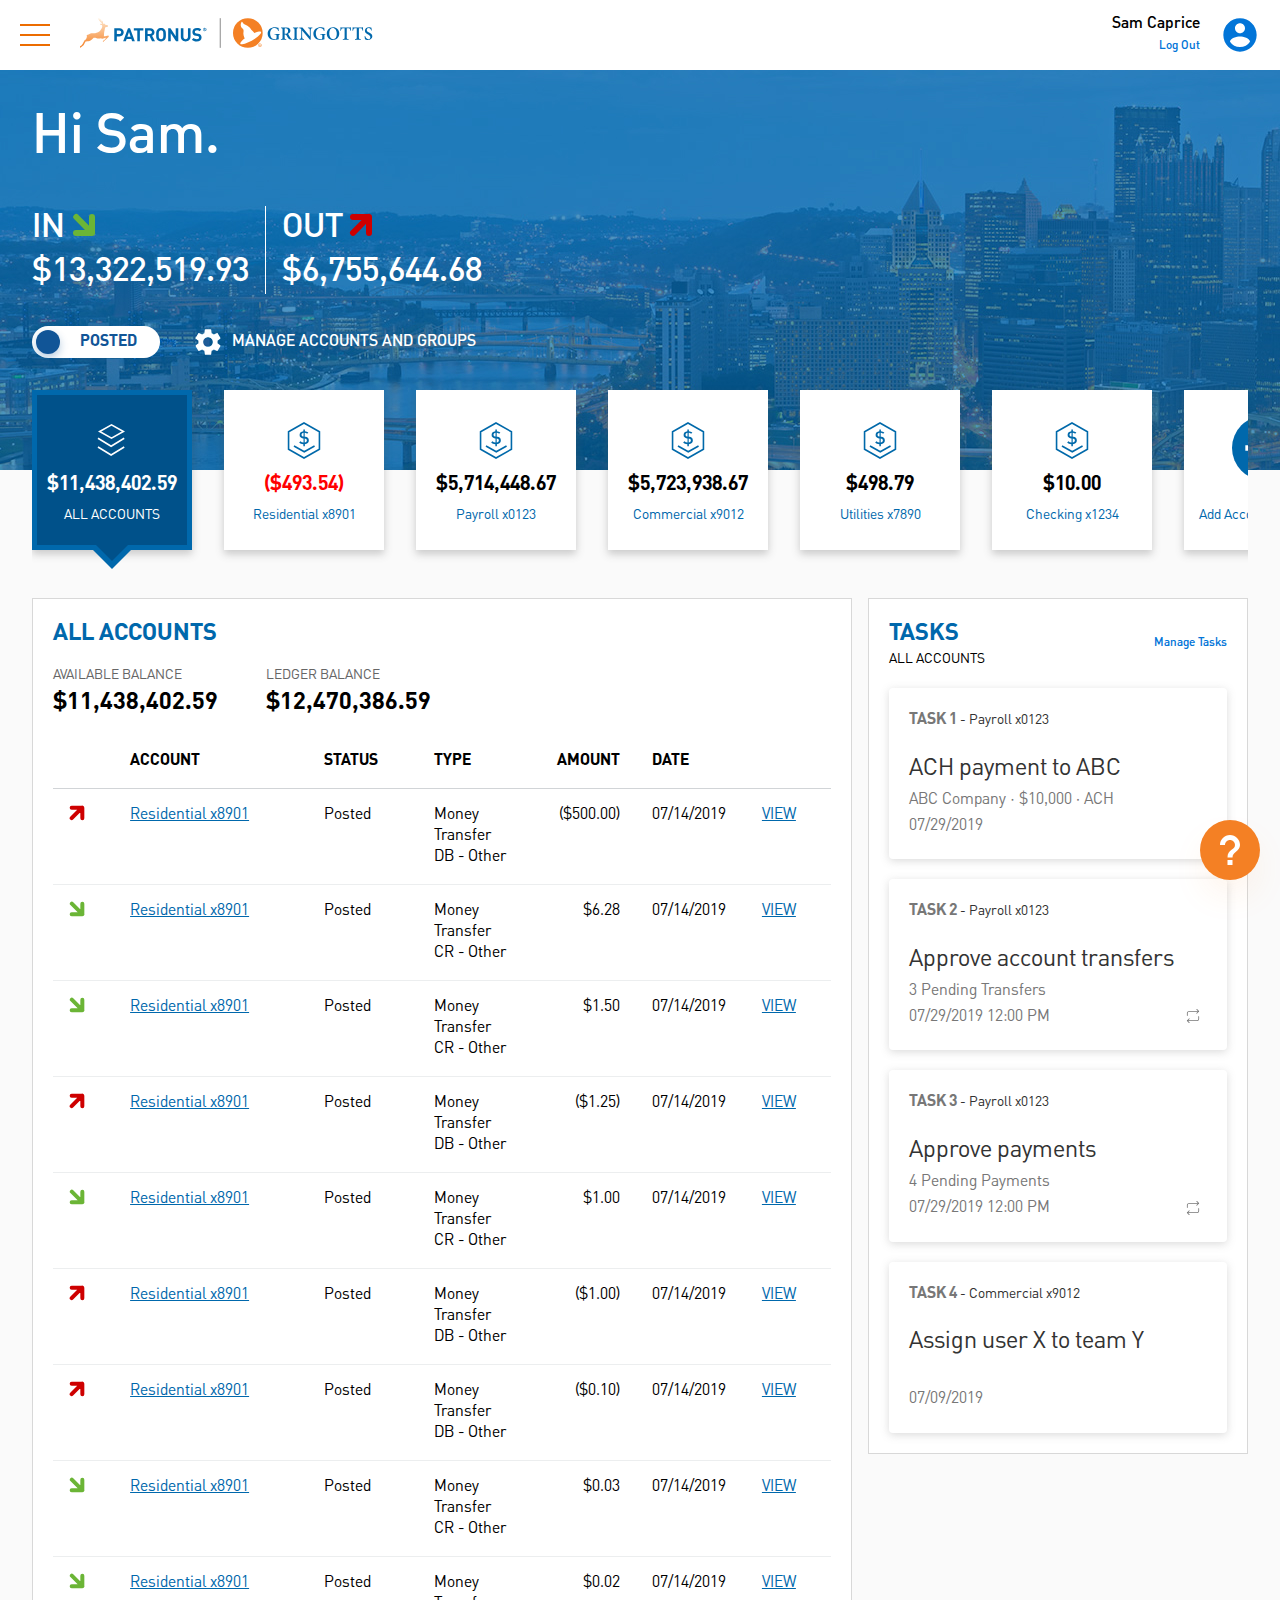
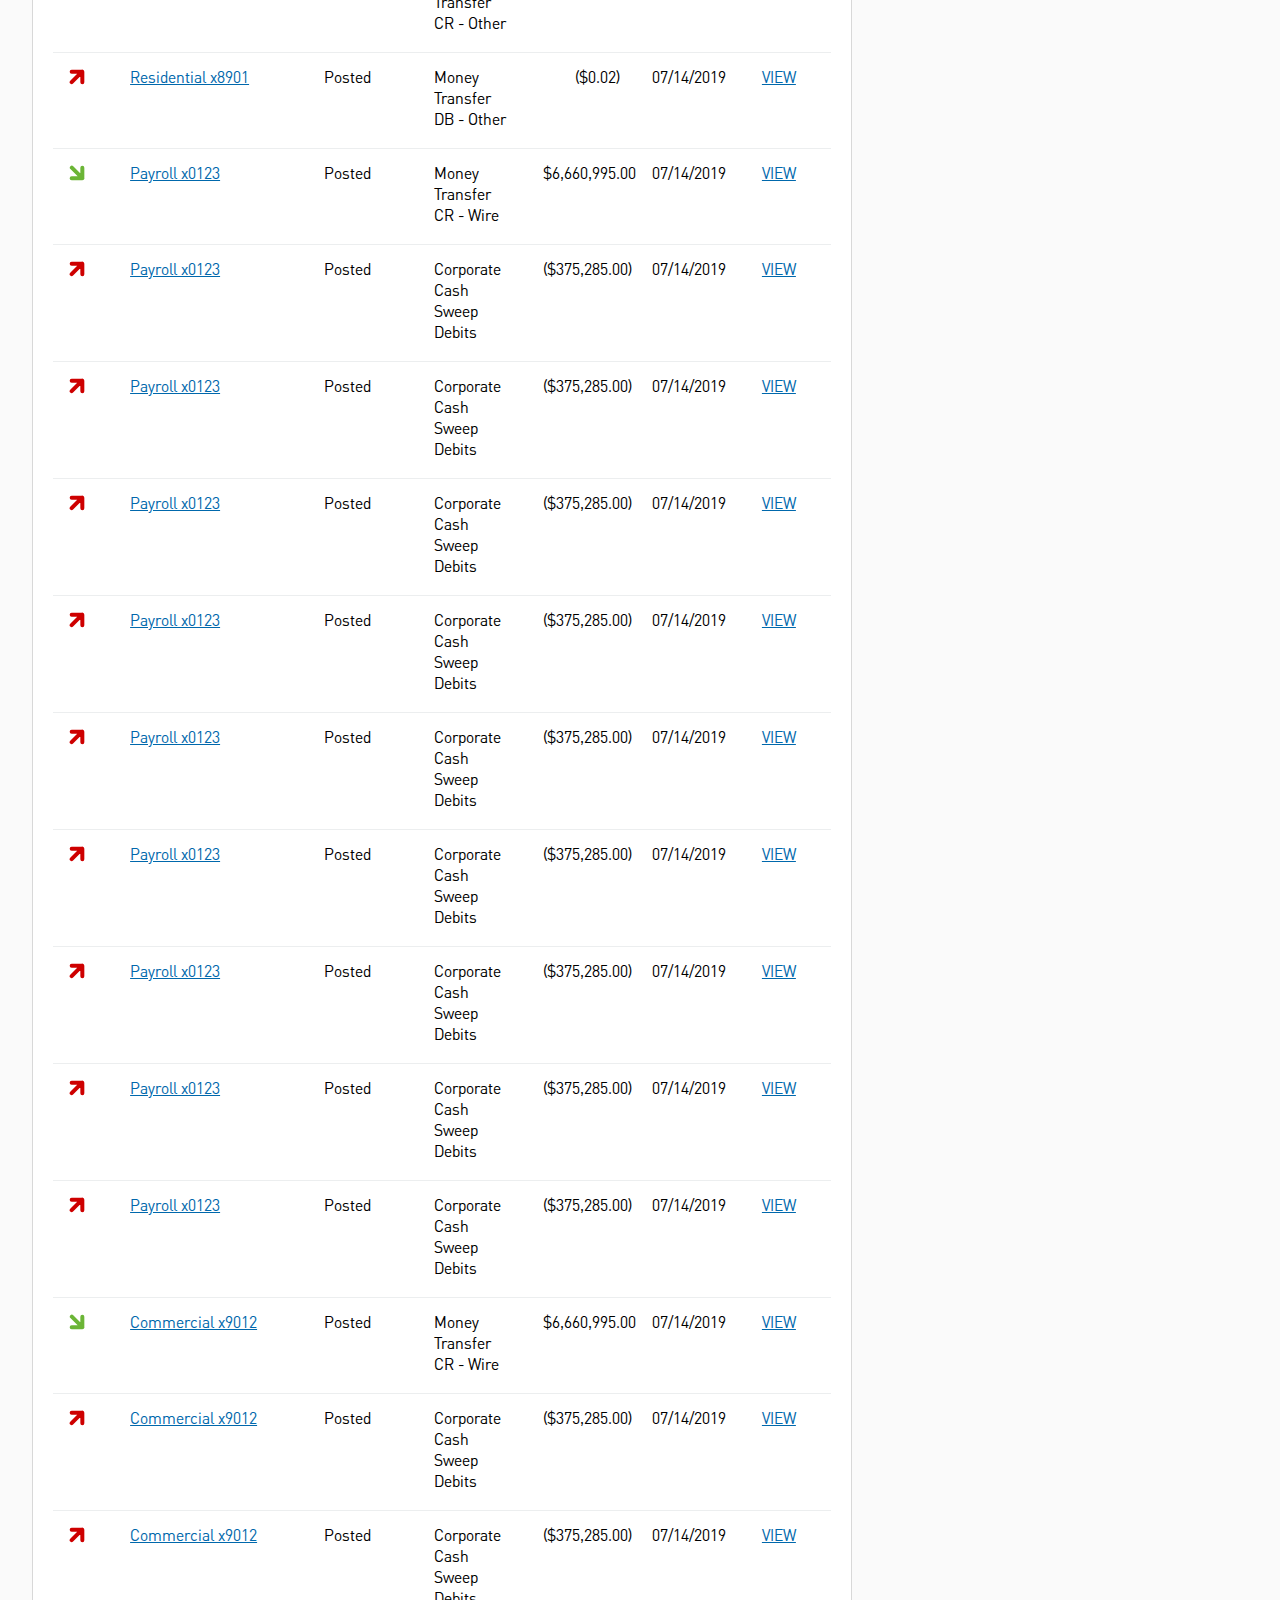
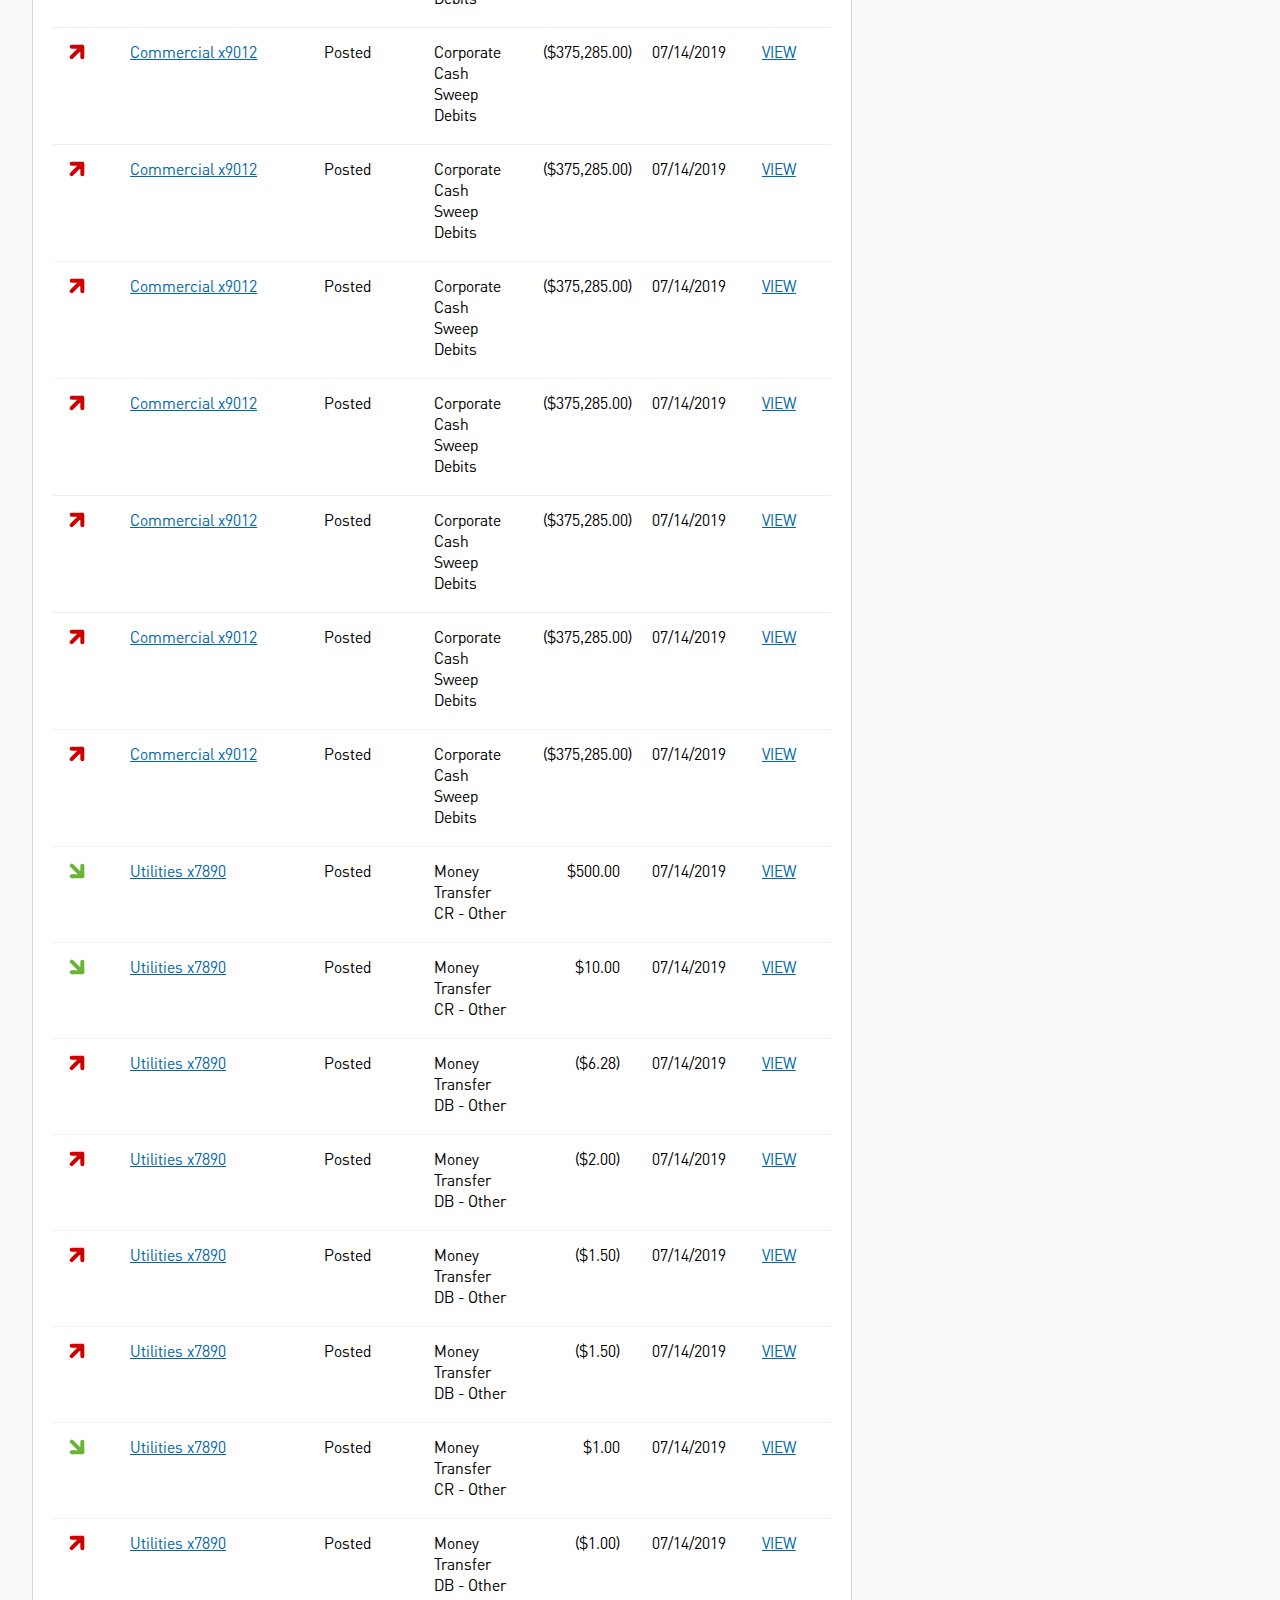
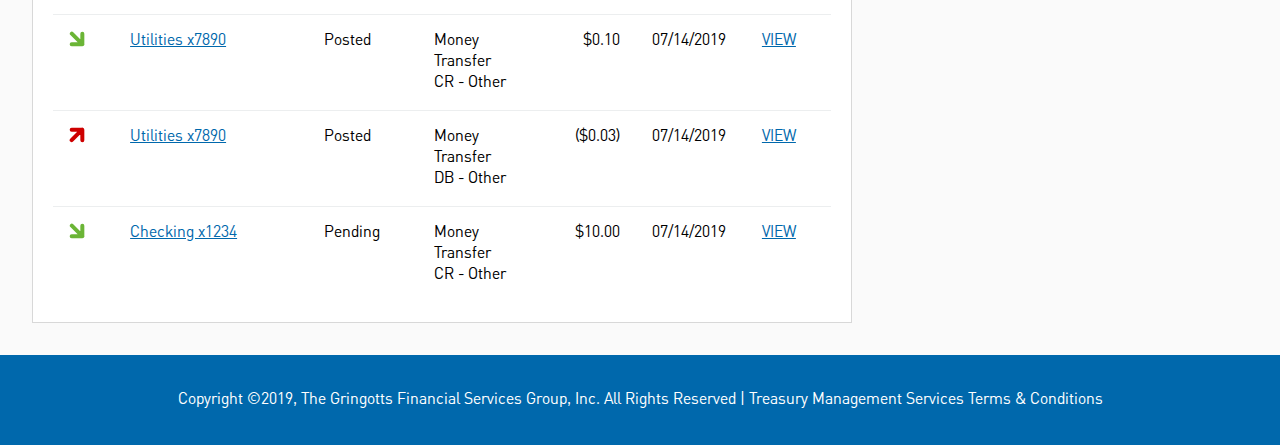
==== index.html @ 8f3659c0 "Differentiated Quick Help for first-time and regular users" ====
<!DOCTYPE html>

<meta charset="utf-8">
<title>PATRONUS</title>
<link rel="stylesheet" href="styles/main.css">
<link rel="stylesheet" href="styles/index.css">

<header>
  <div id="header-container">
    <div class="header-item">
      <div id="menu">
        <svg id="menu-icon" class="icon" xmlns="http://www.w3.org/2000/svg" width="30" height="30" viewBox="0 0 30 30"><path fill-rule="evenodd" d="M0 26h30v-2H0v2zm0-10h30v-2H0v2zM0 4v2h30V4H0z"/></svg>
        <svg id="menu-close-icon" class="icon hidden" xmlns="http://www.w3.org/2000/svg" width="30" height="30" viewBox="0 0 30 30"><path fill-rule="evenodd" d="M15.314 13.9l9.9-9.9 1.413 1.414-9.9 9.9 9.9 9.9-1.414 1.413-9.9-9.9-9.899 9.9L4 25.213l9.9-9.9L4 5.415 5.414 4l9.9 9.9z"/></svg>
      </div>
      <a href="."><img id="logo" src="images/logo.svg"></a>
    </div>
    <div class="header-item">
      <div id="user">
        <div id="full-name"></div>
        <button id="log-out">Log Out</button>
      </div>
      <svg id="user-icon" class="icon" xmlns="http://www.w3.org/2000/svg" width="40" height="40" viewBox="0 0 24 24"><path d="M12 2C6.48 2 2 6.48 2 12s4.48 10 10 10 10-4.48 10-10S17.52 2 12 2zm0 3c1.66 0 3 1.34 3 3s-1.34 3-3 3-3-1.34-3-3 1.34-3 3-3zm0 14.2c-2.5 0-4.71-1.28-6-3.22.03-1.99 4-3.08 6-3.08 1.99 0 5.97 1.09 6 3.08-1.29 1.94-3.5 3.22-6 3.22z"/></svg>
    </div>
  </div>
</header>

<div class="side-nav-overlay invisible"></div>

<nav class="side-nav slide-left">
  <div id="big-nav">
    <a class="big-nav-item" href=".">Home</a>
    <a class="big-nav-item">Accounts</a>
    <a class="big-nav-item" href="payments.html">Payments</a>
  </div>
  <div id="small-nav">
    <a class="small-nav-item">Settings</a>
    <div class="small-nav-item">Need help?</div>
    <div id="need-help-group">
      <a id="help-item" class="need-help-item"><img class="need-help-icon" src="images/item-help.svg">Quick Help</a>
      <a class="need-help-item" href="mailto:TMCC@pnc.com"><img class="need-help-icon" src="images/item-email.svg">help@gringotts.com</a>
      <a class="need-help-item" href="tel:800-669-1518"><img class="need-help-icon" src="images/item-call.svg">123-456-7890</a>
    </div>
  </div>
</nav>

<main>
  <section id="jumbotron">
    <h1></h1>
    <div class="jumbotron-item">
      <div id="in">
        <h2>IN <img src="images/in.svg"></h2>
        <h2 id="amount-in"></h2>
      </div>
      <div id="out">
        <h2>OUT <img src="images/out.svg"></h2>
        <h2 id="amount-out"></h2>
      </div>
    </div>
    <div class="jumbotron-item">
      <label id="switch">
        <input id="switch-input" type="checkbox">
        <span id="slider"><span id="posted">POSTED</span><span id="pending">PENDING</span></span>
      </label>
      <button id="settings"><svg id="settings-icon" class="icon" xmlns="http://www.w3.org/2000/svg" width="32" height="32" viewBox="0 0 20 20"><path d="M15.95 10.78c.03-.25.05-.51.05-.78s-.02-.53-.06-.78l1.69-1.32c.15-.12.19-.34.1-.51l-1.6-2.77c-.1-.18-.31-.24-.49-.18l-1.99.8c-.42-.32-.86-.58-1.35-.78L12 2.34c-.03-.2-.2-.34-.4-.34H8.4c-.2 0-.36.14-.39.34l-.3 2.12c-.49.2-.94.47-1.35.78l-1.99-.8c-.18-.07-.39 0-.49.18l-1.6 2.77c-.1.18-.06.39.1.51l1.69 1.32c-.04.25-.07.52-.07.78s.02.53.06.78L2.37 12.1c-.15.12-.19.34-.1.51l1.6 2.77c.1.18.31.24.49.18l1.99-.8c.42.32.86.58 1.35.78l.3 2.12c.04.2.2.34.4.34h3.2c.2 0 .37-.14.39-.34l.3-2.12c.49-.2.94-.47 1.35-.78l1.99.8c.18.07.39 0 .49-.18l1.6-2.77c.1-.18.06-.39-.1-.51l-1.67-1.32zM10 13c-1.65 0-3-1.35-3-3s1.35-3 3-3 3 1.35 3 3-1.35 3-3 3z"/></svg>MANAGE ACCOUNTS AND GROUPS</button>
    </div>
  </section>
  <section id="account-container"></section>
  <section id="grid">
    <article id="left">
      <h3 class="account-name"></h3>
      <div id="balance-container">
        <div id="available">
          <h5>AVAILABLE BALANCE</h5>
          <h3 id="amount-available"></h3>
        </div>
        <div id="ledger">
          <h5>LEDGER BALANCE</h5>
          <h3 id="amount-ledger"></h3>
        </div>
      </div>
      <table id="table"></table>
    </article>
    <article id="right">
      <div id="right-header">
        <hgroup>
          <h3 id="account-tasks">TASKS</h3>
          <h5 class="account-name"></h5>
        </hgroup>
        <button id="manage-tasks">Manage Tasks</button>
      </div>
      <div id="task-container"></div>
    </article>
  </section>
</main>

<footer>
  <div>Copyright ©2019, The Gringotts Financial Services Group, Inc. All Rights Reserved | <a id="terms">Treasury Management Services Terms & Conditions</a></div>
</footer>

<div class="modal-overlay invisible"></div>

<div class="modal invisible-slide-down">
  <div class="modal-content task-manager-modal-content">
    <div class="modal-header">
      <h1 id="task-manager-header"></h1>
      <svg class="icon modal-close-icon" xmlns="http://www.w3.org/2000/svg" width="40" height="40" viewBox="0 0 24 24"><path d="M19 6.41L17.59 5 12 10.59 6.41 5 5 6.41 10.59 12 5 17.59 6.41 19 12 13.41 17.59 19 19 17.59 13.41 12z"/></svg>
    </div>
    <div class="modal-body">
      <h2>Current Tasks</h2>
      <div id="current-tasks"></div>
      <h2>Suggested Tasks</h2>
      <div id="suggested-tasks"></div>
    </div>
  </div>
</div>

<div id="help"><img id="help-icon" src="images/help.svg"><img id="help-close-icon" class="hidden" src="images/help-close.svg"></div>

<div class="help-app invisible-slide-down">
  <div class="help-app-header first-time">
    <h1>WELCOME, SAM.</h1>
    <p>PINACLE's Quick Help is available on every screen of the platform to provide you with contextually relevant support. Click through cards for more information, or type into the search bar below to find what you need.</p>
    <img id="help-app-drag" src="images/drag.svg" draggable="false">
  </div>
  <div id="help-app-tabs">
    <span class="help-app-tab">FAQs</span>
    <span class="help-app-tab help-app-tab-selected">WHAT'S ON THIS PAGE</span>
    <span class="help-app-tab">DISCOVER</span>
  </div>
  <div id="help-app-body">
    <div id="account-help-card" class="help-card">
      <h2>Account Cards</h2>
      <p>The account tiles display the available balance for each of your corresponding accounts. Click on one to view data about that account, or click on "All Accounts" to view aggregate information.</p>
    </div>
    <div id="task-help-card" class="help-card">
      <h2>Tasks</h2>
      <p>Create, manage, and complete your tasks in the task manager on the homepage. The system will also suggest tasks to you based on your PINACLE user over time. Click on a task to complete it, or click on "Manage Tasks" to create or delete tasks.</p>
    </div>
  </div>
  <div id="help-app-search">
    <img id="search-icon" src="images/search.svg">
    <input id="search-input" type="text" placeholder="What would you like to search for?">
  </div>
</div>

<!-- Warning! Do not open! (But I know you will) It's a Pandora's box full of code. Will update to React if I have time -->
<script src="scripts/main.js"></script>
<script src="scripts/index.js"></script>
---- styles/main.css ----
@font-face {
  font-family: 'PNC Sans';
  font-weight: 300;
  src: url(../fonts/PNCSans-Light.otf);
}

@font-face {
  font-family: 'PNC Sans';
  font-style: italic;
  font-weight: 300;
  src: url(../fonts/PNCSans-LightItalic.otf);
}

@font-face {
  font-family: 'PNC Sans';
  font-weight: 400;
  src: url(../fonts/PNCSans-Regular.otf);
}

@font-face {
  font-family: 'PNC Sans';
  font-style: italic;
  font-weight: 400;
  src: url(../fonts/PNCSans-RegularItalic.otf);
}

@font-face {
  font-family: 'PNC Sans';
  font-weight: 500;
  src: url(../fonts/PNCSans-Medium.otf);
}

@font-face {
  font-family: 'PNC Sans';
  font-style: italic;
  font-weight: 500;
  src: url(../fonts/PNCSans-MediumItalic.otf);
}

@font-face {
  font-family: 'PNC Sans';
  font-weight: 700;
  src: url(../fonts/PNCSans-Bold.otf);
}

@font-face {
  font-family: 'PNC Sans';
  font-style: italic;
  font-weight: 700;
  src: url(../fonts/PNCSans-BoldItalic.otf);
}

body {
  background: #fafafa;
  font-family: 'PNC Sans', sans-serif;
  margin: 0;
  text-rendering: optimizeLegibility;
  -moz-osx-font-smoothing: grayscale;
  -webkit-font-smoothing: antialiased;
}

h1,
h2,
h3,
h4,
h5,
h6,
p {
  margin: 0;
}

a {
  cursor: pointer;
  text-decoration: none;
  transition: .2s;
}

@keyframes fade-in {
  0% {
    opacity: 0;
  }
  100% {
    opacity: 1;
  }
}

/* ----- HEADER ----- */

header {
  background: #fff;
  position: fixed;
  width: 100%;
  z-index: 1;
}

#header-container {
  display: flex;
  height: 4.375rem;
  justify-content: space-between;
}

.header-item {
  align-items: center;
  display: flex;
}

.icon {
  cursor: pointer;
  transition: .2s;
}

.hidden {
  display: none;
}

/* ----- LEFT HEADER ITEM ----- */

#menu {
  align-items: center;
  display: flex;
}

#menu-icon,
#menu-close-icon {
  fill: #00518a;
  padding: 1.25rem;
}

#menu-icon:hover,
#menu-close-icon:hover {
  fill: #ec6c00;
}

#logo {
  height: 2rem;
  margin: 0 0 0 .625rem;
}

/* ----- RIGHT HEADER ITEM ----- */

#user {
  text-align: right;
}

#full-name {
  font-weight: 500;
}

#log-out {
  color: #0275d8;
  font-size: .75em;
}

#log-out:hover {
  color: #014c8c;
}

#user-icon {
  fill: #0275d8;
  padding: 1.25rem;
}

#user-icon:hover {
  fill: #014c8c;
}

button {
  background: none;
  border: none;
  cursor: pointer;
  font-family: 'PNC Sans', sans-serif;
  font-weight: 500;
  padding: 0;
  transition: .2s;
}

button:focus {
  outline: none;
}

/* ----- SIDE NAV ----- */

.side-nav-overlay {
  background: #fff9;
  height: calc(100vh - 4.375rem);
  position: fixed;
  top: 4.375rem;
  transition: .2s;
  width: 100%;
  z-index: 2;
}

.invisible {
  opacity: 0;
  visibility: hidden;
}

.side-nav {
  background: #fff;
  height: calc(100vh - 4.375rem);
  left: 0;
  overflow: auto;
  position: fixed;
  top: 4.375rem;
  transition: .2s;
  width: 24rem;
  z-index: 2;
}

.slide-left {
  left: -24rem;
}

#big-nav,
#small-nav,
#need-help-group {
  display: flex;
  flex-flow: column;
}

#big-nav {
  padding: 1.875rem 0 0 2.5rem;
}

#small-nav {
  padding: 1.625rem 0 1.875rem 2.5rem;
}

.big-nav-item,
.small-nav-item {
  color: #0068ac;
  margin: .75rem 0;
}

.big-nav-item {
  font-size: 2.375em;
}

.small-nav-item {
  font-size: 1.5em;
}

a.big-nav-item:hover,
a.small-nav-item:hover {
  color: #004979;
}

.need-help-item {
  align-items: center;
  color: #000;
  display: flex;
  margin: .375rem 0 .375rem 1.875rem;
}

.need-help-item:hover {
  text-decoration: underline;
}

.need-help-icon {
  margin: 0 .375rem 0 0;
}

/* ----- MAIN ----- */

main {
  min-height: calc(100vh - 10rem);
  padding: 4.375rem 0 0;
}

/* ----- TABLE ----- */

table {
  border-collapse: collapse;
  table-layout: fixed;
  width: 100%;
}

th,
td {
  padding: 1rem;
}

th {
  border-bottom: 1px solid #d1d4d7;
  text-align: left;
}

td {
  animation: fade-in 1s;
  border-top: 1px solid #eceeef;
  vertical-align: top;
}

/* ----- FOOTER ----- */

footer {
  align-items: center;
  background: #0068ac;
  color: #fff;
  display: flex;
  height: 5.625rem;
  justify-content: center;
}

/* ----- MODAL ----- */

.modal-overlay {
  background: #0009;
  height: 100%;
  position: fixed;
  top: 0;
  transition: .2s;
  width: 100%;
  z-index: 1;
}

.modal {
  align-items: center;
  display: flex;
  height: 100%;
  justify-content: center;
  position: fixed;
  top: 0;
  transition: .2s;
  width: 100%;
  z-index: 1;
}

.invisible-slide-down {
  opacity: 0;
  transform: translateY(1rem);
  visibility: hidden;
}

.modal-content {
  background: #fff;
  box-shadow: 0 18px 40px -12px rgba(0,0,0,.2);
  width: 64rem;
}

.modal-header {
  background: #00518a;
  color: #fff;
  display: flex;
  justify-content: space-between;
  padding: 1.75rem;
}

.modal-close-icon {
  fill: #fff;
}

.modal-close-icon:hover {
  opacity: .7;
}

.modal-body {
  max-height: calc(100vh - 16rem);
  overflow: auto;
  padding: 1.75rem;
}

.modal h1 {
  font-size: 1.875em;
}

.modal h2 {
  color: #0068ac;
  font-size: 1.5em;
  font-weight: 700;
  margin: 0 0 1.25rem;
}

/* ----- HELP APP ----- */

#help {
  background: #f48024;
  border-radius: 50%;
  bottom: 1.25rem;
  box-shadow: 0 18px 40px -12px rgba(244,128,36,.2);
  cursor: pointer;
  display: flex;
  height: 3.75rem;
  justify-content: center;
  position: fixed;
  right: 1.25rem;
  transition: .2s;
  width: 3.75rem;
  z-index: 1;
}

#help:hover {
  background: #ec6c00;
}

.help-app {
  background: #fff;
  border-radius: 8px;
  bottom: 6.25rem;
  box-shadow: 0 18px 40px -12px rgba(0,0,0,.2);
  display: flex;
  flex-flow: column;
  height: calc(100vh - 7.5rem);
  max-height: 44rem;
  overflow: hidden;
  position: fixed;
  right: 1.25rem;
  transition: .2s;
  width: 20rem;
  z-index: 1;
}

.help-app-header {
  background: #f48024;
  color: #fff;
}

.help-app-header h1 {
  font-size: 1.125em;
  font-weight: 700;
  padding: 1rem 1.5rem;
}

.first-time h1 {
  font-size: 1.375em;
  font-weight: 700;
  padding: 2.25rem 1.5rem .75rem;
}

.first-time p {
  font-size: .875em;
  margin: 0 1.5rem 1.5rem;
}

#help-app-drag {
  cursor: grab;
  padding: 1rem;
  position: absolute;
  right: 0;
  top: 0;
}

#help-app-drag:active {
  cursor: grabbing;
}

#help-app-tabs {
  padding: .5rem 1rem;
}

.help-app-tab {
  border-bottom: 2px solid transparent;
  color: rgba(89,89,89,.5);
  cursor: pointer;
  font-size: .75em;
  font-weight: 700;
  margin: 0 .5rem;
  padding: 0 0 .5rem;
  transition: .2s;
}

.help-app-tab:hover {
  color: #595959;
}

.help-app-tab-selected {
  border-bottom: 2px solid #f48024;
  color: #595959;
}

#help-app-body {
  flex: 1 1 auto;
  overflow: auto;
  padding: 1rem;
}

.help-card {
  border-radius: 4px;
  box-shadow: 0 2px 8px rgba(136,136,136,.3);
  cursor: pointer;
  margin: 0 0 1rem;
}

.help-card:last-child {
  margin: 0;
}

.help-card:hover {
  box-shadow: 0 2px 16px #3ec7ff;
}

.help-card h2 {
  color: #585858;
  font-size: 1em;
  padding: 1rem 1rem .5rem;
}

.help-card p {
  color: #585858;
  font-size: .875em;
  line-height: 1.4;
  padding: 0 1rem 1rem;
}

.help-card h3 {
  border-top: 1px solid #f0f0f0;
  color: #f48024;
  font-size: .875em;
  font-weight: 500;
  padding: 1rem;
}

.outline {
  outline: 6px solid #3ec7ff;
}

#help-app-search {
  box-shadow: 0 -2px 8px rgba(187,187,187,.25);
  display: flex;
  padding: 1rem;
}

#search-icon {
  margin: 0 .5rem 0 0;
}

#search-input {
  font-size: .875rem;
  width: 100%;
}

input,
select {
  border: none;
  font-family: 'PNC Sans', sans-serif;
}

input:focus,
select:focus {
  outline: none;
}

input::placeholder {
  color: #949494;
}
---- styles/index.css ----
h1 {
  font-size: 3.5em;
  font-weight: 500;
}

h2 {
  font-size: 2.125em;
  font-weight: 500;
}

h3 {
  font-size: 1.5em;
}

h4 {
  font-size: 1.25em;
}

h5 {
  font-size: .875em;
  font-weight: 400;
}

/* ----- JUMBOTRON ----- */

#jumbotron {
  background: url(../images/pittsburgh.jpg);
  color: #fff;
  padding: 2rem 2rem 7rem;
}

.jumbotron-item {
  display: flex;
  padding: 2rem 0 0;
}

#in {
  border-right: 1px #fff solid;
  padding: 0 1rem 0 0;
}

#out {
  padding: 0 0 0 1rem;
}

/* ----- STATUS SWITCH ----- */

#switch {
  position: relative;
  width: 8rem;
}

#switch-input {
  display: none;
}

#slider {
  background: #fff;
  border-radius: 1rem;
  cursor: pointer;
  left: 0;
  line-height: 1.5;
  padding: .25rem 0;
  position: absolute;
  right: 0;
  transition: .4s;
}

#slider::before {
  background: #115597;
  border-radius: 50%;
  box-shadow: 0 4px 8px rgba(17,85,151,.3);
  content: '';
  height: 1.5rem;
  left: .25rem;
  position: absolute;
  transition: .4s;
  width: 1.5rem;
}

#posted,
#pending {
  color: #115597;
  font-weight: 700;
  transition: .4s;
}

#posted {
  margin: 0 0 0 3rem;
  opacity: 1;
}

#pending {
  margin: 0 0 0 -5.375rem;
  opacity: 0;
}

#switch-input:checked + #slider::before {
  transform: translateX(6rem);
}

#switch-input:checked + #slider #posted {
  opacity: 0;
}

#switch-input:checked + #slider #pending {
  opacity: 1;
}

/* ----- MANAGE ACCOUNTS AND GROUPS ----- */

#settings {
  align-items: center;
  color: #fff;
  display: flex;
  font-size: 1em;
  margin: 0 0 0 2rem;
}

#settings-icon {
  fill: #fff;
  margin: 0 .5rem 0 0;
}

#settings:hover {
  color: #eee;
}

#settings:hover #settings-icon {
  fill: #eee;
}

/* ----- ACCOUNT LIST ----- */

#account-container {
  display: flex;
  margin: -6rem 2rem 1rem;
  overflow-y: hidden;
  padding: 0 0 1rem;
}

/* ----- ACCOUNT BOX ----- */

.account {
  align-items: center;
  background: #fff;
  box-shadow: 0 4px 8px rgba(89,89,89,.3);
  box-sizing: border-box;
  cursor: pointer;
  display: flex;
  flex: 0 0 auto;
  flex-flow: column;
  height: 10rem;
  justify-content: center;
  margin: 1rem;
  position: relative;
  width: 10rem;
}

.account:hover {
  border: 5px solid #0068ac;
}

.account h4 {
  animation: fade-in 1s;
  margin: .5rem 0;
}

.account h5 {
  color: #0068ac;
}

#account-all {
  background: #00518a;
  margin: 1rem 1rem 1rem 0;
}

#account-all h4 {
  color: #fff;
}

#account-all h5 {
  color: #fff;
}

#account-add-icon {
  height: 4rem;
  margin: 0 0 1.625rem;
}

.negative {
  color: #f00;
}

/* Bottom arrow for account box */
.account-selected {
  border: 5px solid #0068ac;
}

.account-selected::after,
.account-selected::before {
  border: solid transparent;
  content: '';
  left: 50%;
  position: absolute;
  top: 100%;
}

.account-selected::after {
  border-top-color: #fff;
  border-width: 1rem;
  margin: 0 0 0 -1rem;
}

.account-selected::before {
  border-top-color: #0068ac;
  border-width: 1.5rem;
  margin: 0 0 0 -1.5rem;
}

.account-all-selected::after {
  border-top-color: #00518a;
 }

.account-all-selected::before {
  border-top-color: #0068ac;
 }

/* ----- GRID ----- */

#grid {
  align-items: flex-start;
  display: flex;
  padding: 0 2rem 2rem;
}

#left {
  margin: 0 1rem 0 0;
  width: 64%;
}

#right {
  flex: 1 1 auto;
}

article {
  background: #fff;
  border: 1px #d8d8d8 solid;
  padding: 1.25rem;
}

/* ----- ACCOUNT OVERVIEW ----- */

h3.account-name,
#account-tasks {
  color: #0068ac;
}

#balance-container {
  display: flex;
  margin: 1rem 0;
}

#available h5,
#ledger h5 {
  color: #666;
}

#available {
  margin: 0 3rem 0 0;
}

#amount-available,
#amount-ledger {
  margin: .25rem 0 0;
}

/* ----- TRANSACTION TABLE ----- */

th:nth-child(1) {
  width: 6%;
}

th:nth-child(2) {
  width: 28%;
}

th:nth-child(3) {
  width: 14%;
}

th:nth-child(4) {
  width: 14%;
}

th:nth-child(5) {
  width: 14%;
}

th:nth-child(6) {
  width: 14%;
}

th:nth-child(7) {
  width: 10%;
}

th:nth-child(5),
td:nth-child(5) {
  text-align: right;
}

.td-icon {
  height: 1rem;
}

.td-account,
.td-view {
  color: #0068ac;
  text-decoration: underline;
}

.td-account:hover,
.td-view:hover {
  opacity: .7;
}

#no-transaction {
  animation: fade-in 1s;
  padding: 1rem;
}

/* ----- TASKS ----- */

#right-header {
  display: flex;
  justify-content: space-between;
}

#manage-tasks {
  color: #0275d8;
  font-size: .75em;
}

#manage-tasks:hover {
  color: #014c8c;
}

.task {
  animation: fade-in 1s;
  background: #fff;
  border-radius: 4px;
  box-shadow: 0 2px 8px rgba(136,136,136,.3);
  cursor: pointer;
  line-height: 1.6;
  margin: 1.25rem 0 0;
  padding: 1.25rem;
  position: relative;
  transition: .2s;
}

.task:hover {
  box-shadow: 0 2px 16px rgba(136,136,136,.7);
}

.repeat {
  bottom: 1.625rem;
  position: absolute;
  right: 1.625rem;
}

.task-name {
  color: #333;
  font-size: 1.5em;
  font-weight: 400;
  margin: 1rem 0 0;
}

.task-account {
  color: #333;
  font-size: .875rem;
  font-weight: 400;
}

.task-num,
.task-details,
.task-due {
  color: #777;
  font-size: 1em;
}

#no-tasks {
  animation: fade-in 1s;
  font-weight: 700;
  margin: 1.25rem 0 0;
}

/* ----- TASK MANAGER ----- */

.task-manager-modal-content {
  width: 80rem;
}

#current-tasks,
#suggested-tasks {
  display: grid;
  grid: auto-flow / repeat(4, 1fr);
  grid-gap: 1.25rem;
}

#current-tasks {
  margin: 0 0 2.5rem;
}

#suggested-tasks {
  margin: 0 0 .25rem;
}

.modal .task {
  margin: 0;
}

.modal .task-name {
  font-size: 1.25em;
}

.modal .repeat {
  bottom: 1.5rem;
  right: 1.5rem;
}

#task-add {
  align-items: center;
  display: flex;
  justify-content: center;
  padding: 3.375rem 0;
}

#task-add-icon {
  height: 2.5rem;
}

#dropdown-btn {
  color: #0068ac;
  font-size: 1em;
  padding: 1rem;
}

#dropdown-content {
  background: #fff;
  border: 2px solid #0068ac;
  margin: -3.125rem 0 0 1rem;
  position: absolute;
  z-index: 1;
}

#dropdown-content a {
  color: #0068ac;
  display: block;
  font-size: 1em;
  font-weight: 500;
  padding: .75rem 1rem;
}

#dropdown-content a:hover {
  background: #eaeaea;
}

#dropdown-content a:first-child {
  background: #cbcfd2;
}

/* ----- FOOTER ----- */

#terms:hover {
  text-decoration: underline;
}
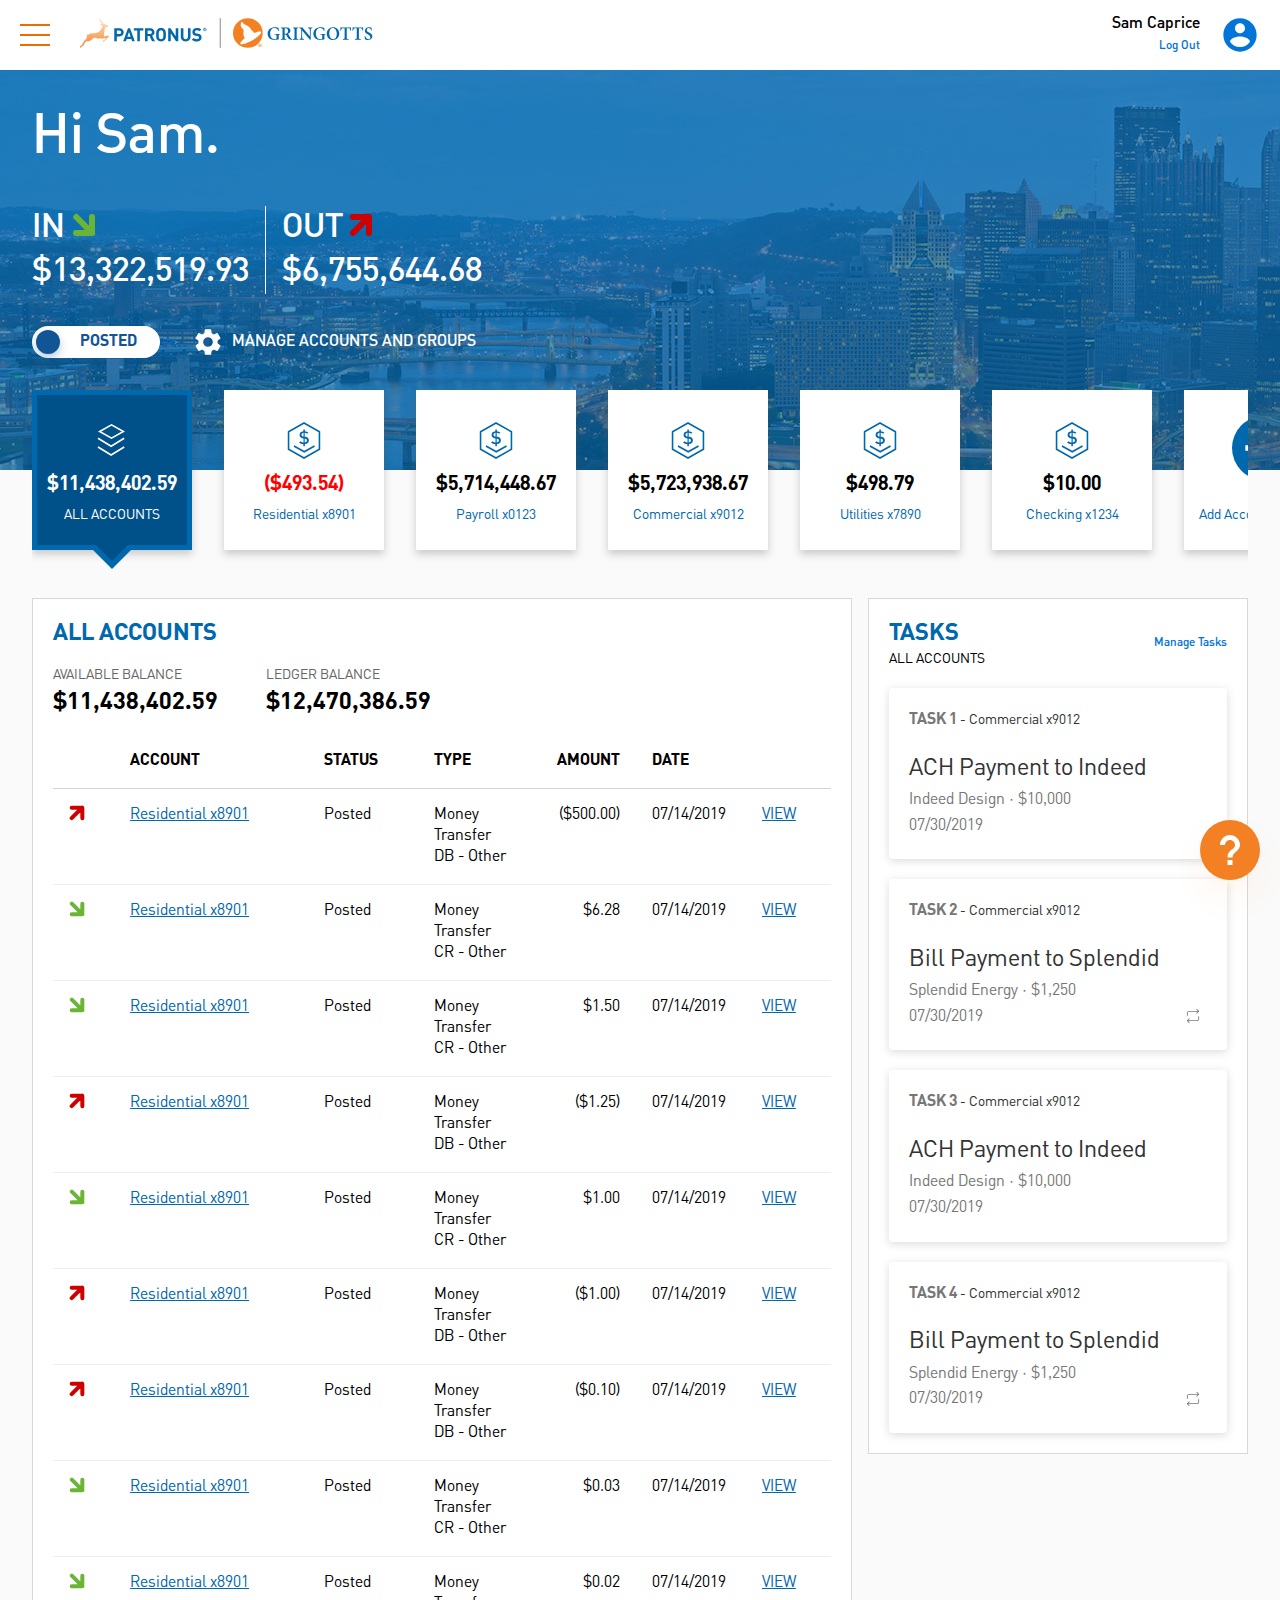
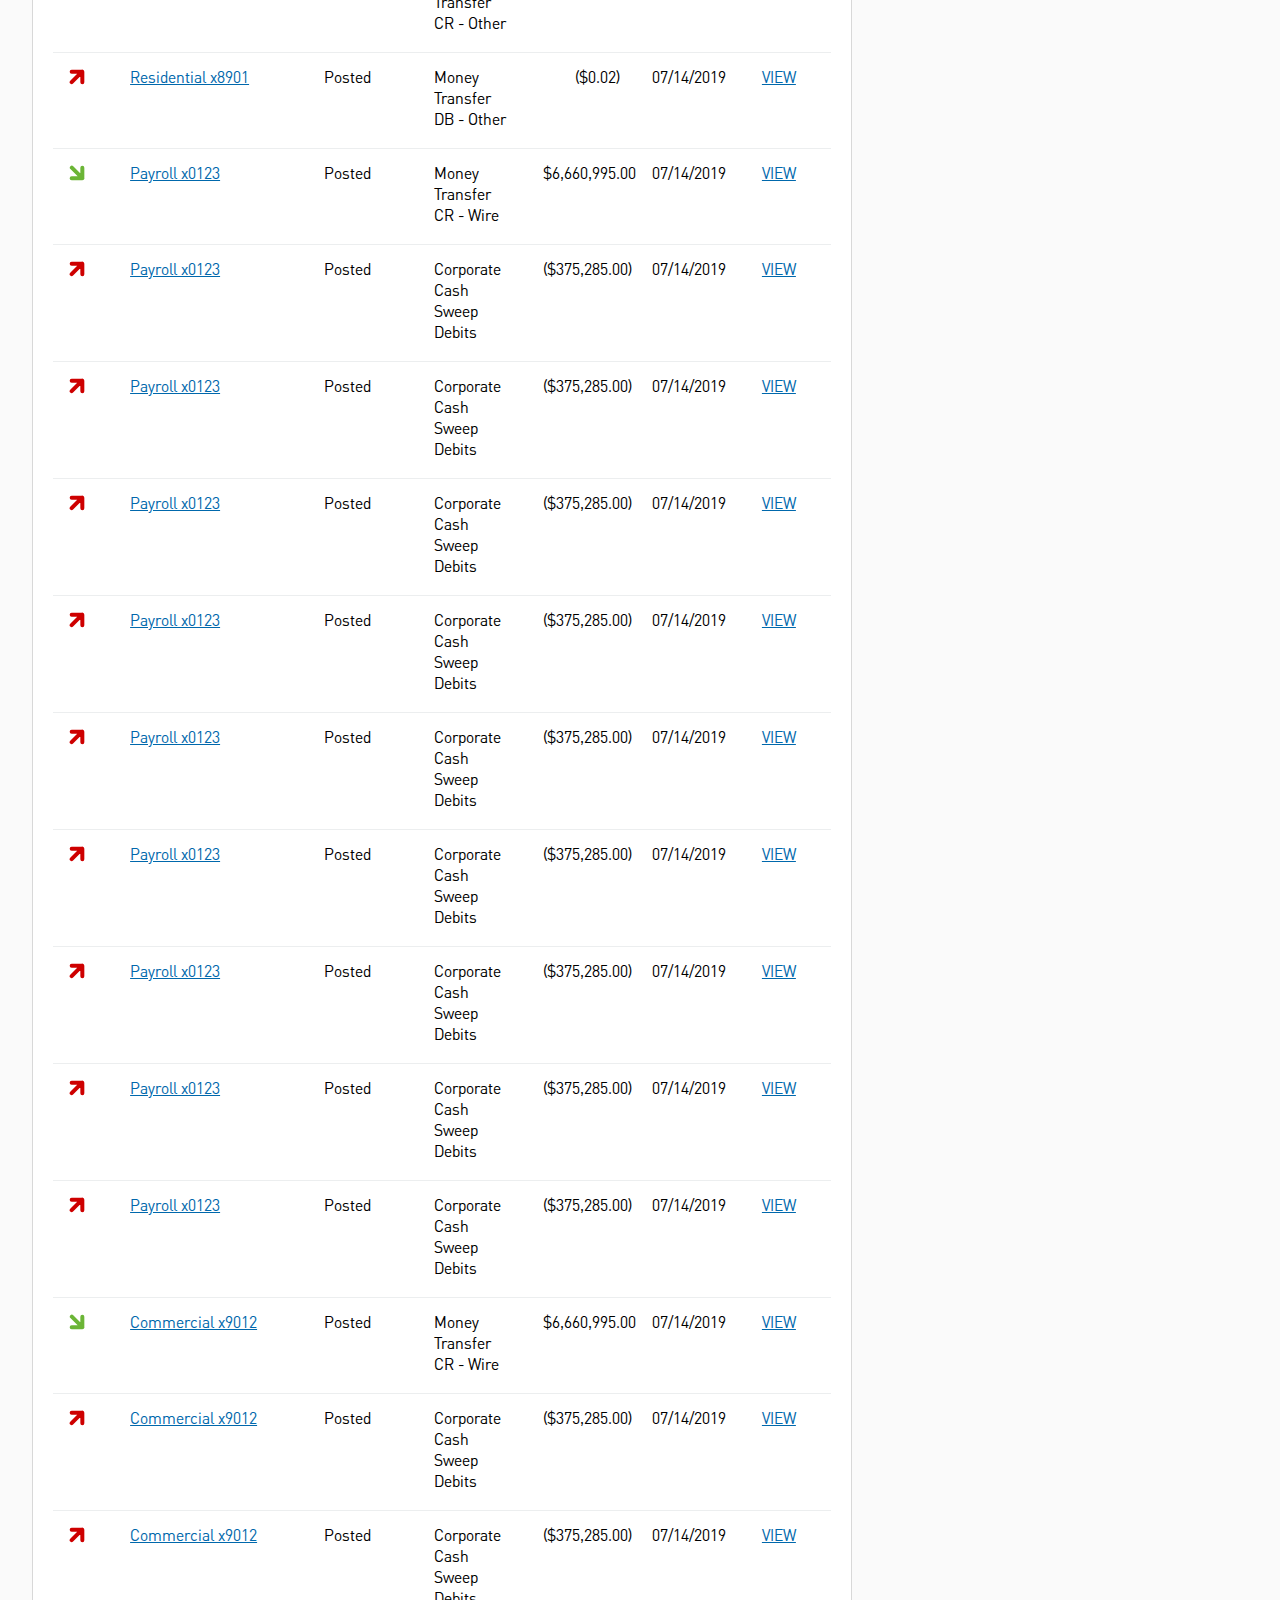
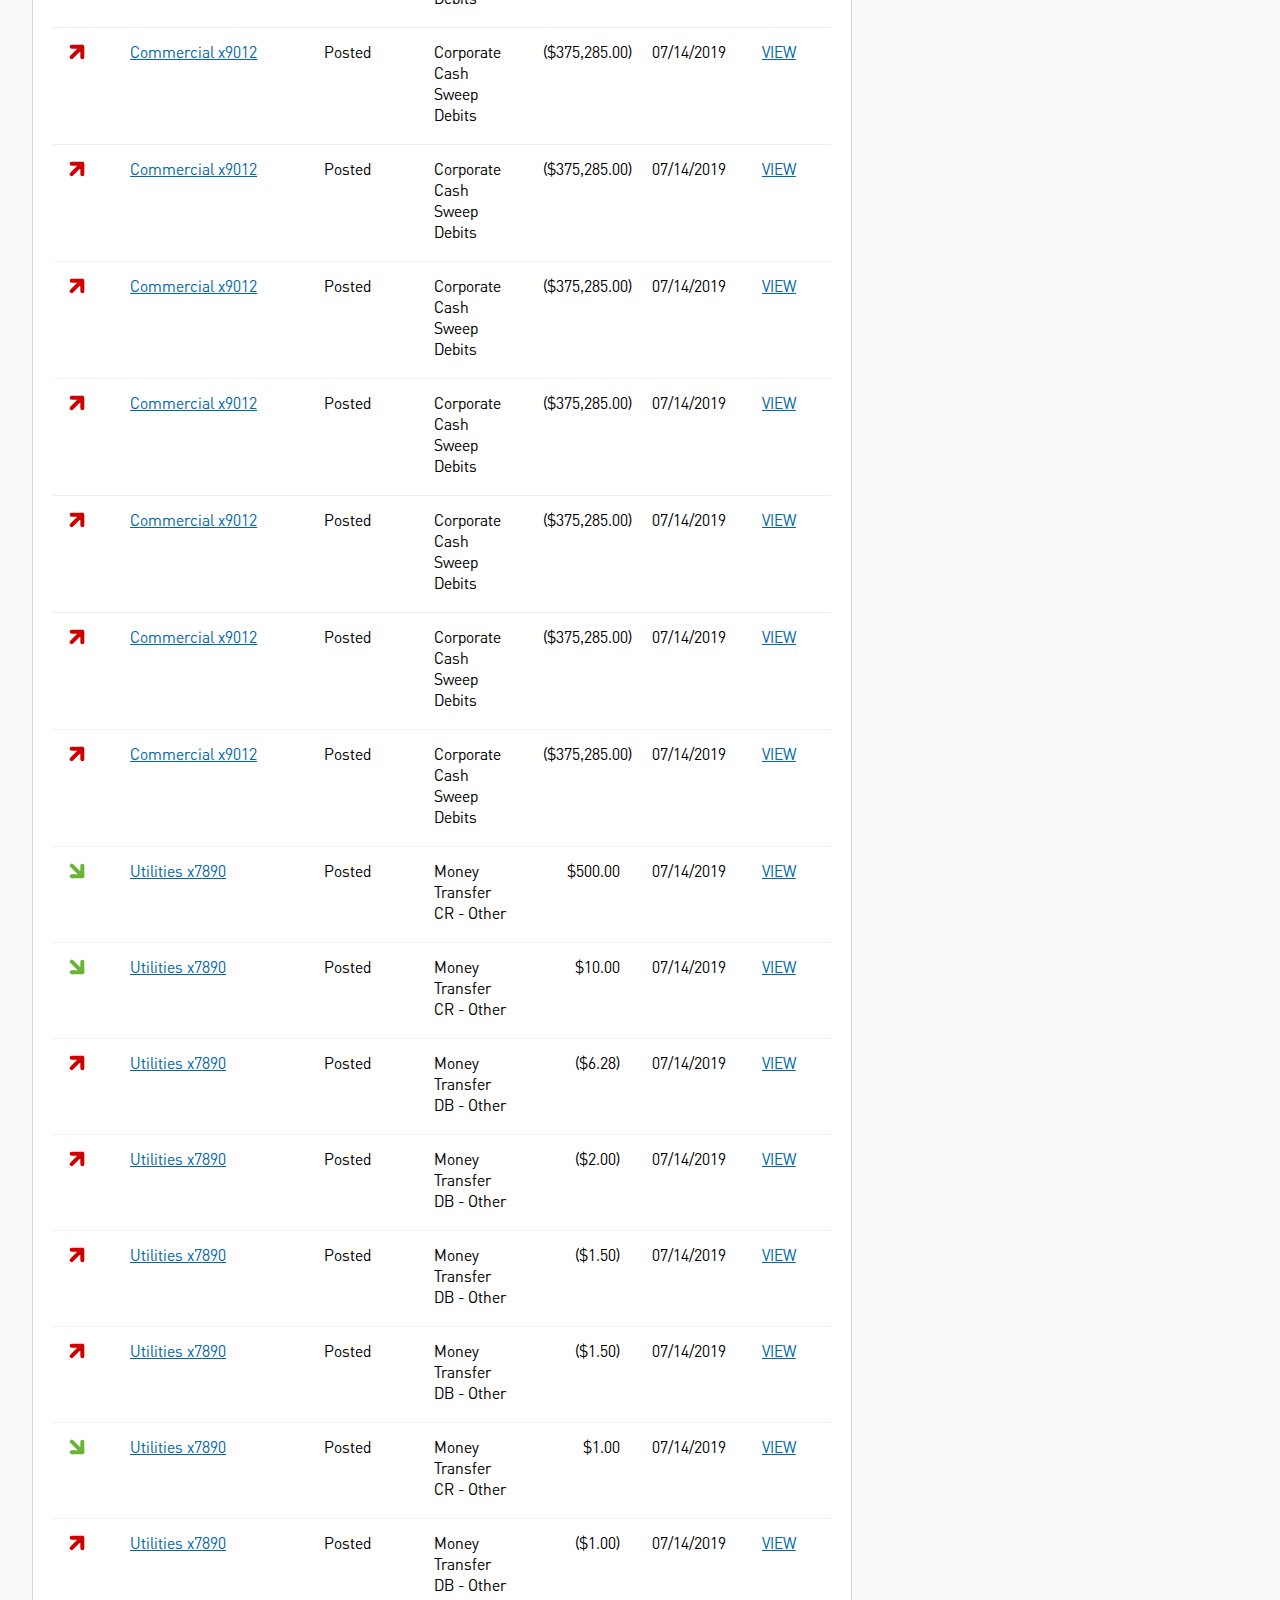
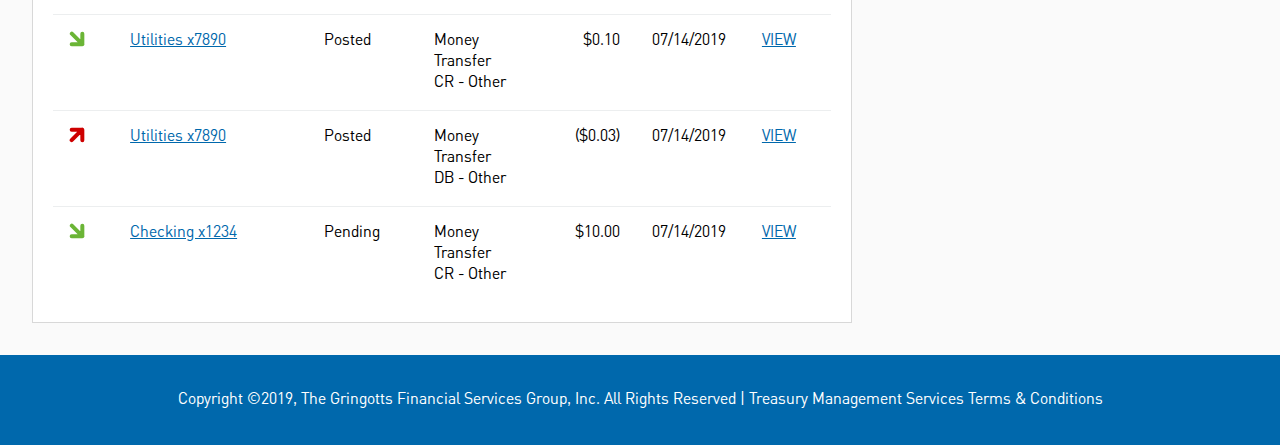
==== commit 1f1baff6: "Implemented create new task" ====
--- a/index.html
+++ b/index.html
@@ -108,6 +108,101 @@
     <div class="modal-body">
       <h2>Current Tasks</h2>
       <div id="current-tasks"></div>
+      <div class="new-task new-task-hidden">
+        <div id="new-task-details">
+          <input id="name-input" placeholder="Task Name">
+          <button class="recurring">Recurring <svg class="recurring-icon"xmlns="http://www.w3.org/2000/svg" width="16" height="16" viewBox="0 0 16 16"><path d="M11.787 5.657a.41.41 0 0 1-.292-.703l1.626-1.625-1.626-1.626a.412.412 0 0 1 .583-.582l1.917 1.916a.412.412 0 0 1 0 .583l-1.917 1.917a.41.41 0 0 1-.291.12z"/><path d="M2.317 7.973a.412.412 0 0 1-.412-.412V5.08c0-1.193.97-2.163 2.164-2.163h9.635a.412.412 0 0 1 0 .824H4.069c-.74 0-1.34.6-1.34 1.34V7.56a.412.412 0 0 1-.412.412zM11.952 13.083H2.296a.412.412 0 0 1 0-.824h9.656c.739 0 1.34-.601 1.34-1.34V8.39a.412.412 0 0 1 .823 0v2.53c0 1.193-.97 2.164-2.163 2.164z"/><path d="M4.212 15a.41.41 0 0 1-.29-.12l-1.918-1.917a.412.412 0 0 1 0-.582l1.917-1.917a.412.412 0 1 1 .583.583l-1.626 1.625 1.626 1.626a.412.412 0 0 1-.292.703z"/></svg></button>
+          <div id="recurring-details" class="hidden">
+            <div id="interval" class="input-field">
+              <label>Interval</label>
+              <input id="interval-input" placeholder="E.g. First Monday of month">
+            </div>
+            <div id="end-date" class="input-field">
+              <label>End date</label>
+              <input id="end-date-input" placeholder="E.g. 05/2020 or 05/15/2020">
+            </div>
+            <div id="time" class="input-field">
+              <label>Time</label>
+              <input id="time-input" placeholder="E.g. 3:00 PM">
+            </div>
+          </div>
+        </div>
+        <div>
+          <div class="new-task-section">
+            <h3>Payee Details</h3>
+            <div id="payee" class="new-task-row">
+              <div class="input-field">
+                <label>Search existing payees</label>
+                <div class="input-container">
+                  <select id="payee-input">
+                    <option value="Splendid Energy">Splendid Energy</option>
+                    <option value="Indeed Design">Indeed Design</option>
+                    <option value="Candid Consulting">Candid Consulting</option>
+                  </select>
+                  <img src="images/caret.svg">
+                </div>
+              </div>
+              <div class="input-field">
+                <label>Payment type</label>
+                <div class="input-container">
+                  <select id="type-input">
+                    <option value="Bill Pay">Bill Pay</option>
+                    <option value="ACH Transfer">ACH Transfer</option>
+                    <option value="Funds Transfer">Funds Transfer</option>
+                    <option value="Payroll">Payroll</option>
+                  </select>
+                  <img src="images/caret.svg">
+                </div>
+              </div>
+            </div>
+          </div>
+          <div class="new-task-section">
+            <h3>Payment Details</h3>
+            <div class="new-task-row">
+              <div class="input-field">
+                <label>From account</label>
+                <div class="input-container">
+                  <select id="account-input">
+                    <option value="Residential x8901">Residential x8901</option>
+                    <option value="Payroll x0123">Payroll x0123</option>
+                    <option value="Commercial x9012">Commercial x9012</option>
+                    <option value="Utilities x7890">Utilities x7890</option>
+                    <option value="Checking x1234">Checking x1234</option>
+                  </select>
+                  <img src="images/caret.svg">
+                </div>
+              </div>
+              <div id="amount" class="input-field">
+                <label>Amount</label>
+                <input id="amount-input" placeholder="$0.00">
+              </div>
+            </div>
+            <div class="new-task-row">
+              <div id="date" class="input-field">
+                <label>Expected arrival date</label>
+                <div class="input-container">
+                  <input id="date-input" placeholder="MM/DD/YYYY">
+                  <img src="images/date.svg">
+                </div>
+              </div>
+              <div class="input-field">
+                <label>Memo</label>
+                <input id="memo-input">
+              </div>
+            </div>
+            <div class="new-task-row">
+              <div class="input-field">
+                <label>Note to self</label>
+                <input id="note-to-self-input">
+              </div>
+            </div>
+          </div>
+          <div class="new-task-section">
+            <button id="cancel" class="secondary-button">CANCEL</button>
+            <button id="save" class="primary-button primary-button-disabled">SAVE</button>
+          </div>
+        </div>
+      </div>
       <h2>Suggested Tasks</h2>
       <div id="suggested-tasks"></div>
     </div>
--- a/styles/main.css
+++ b/styles/main.css
@@ -355,9 +355,8 @@
 }
 
 .modal-body {
-  max-height: calc(100vh - 16rem);
+  max-height: calc(100vh - 12rem);
   overflow: auto;
-  padding: 1.75rem;
 }
 
 .modal h1 {
@@ -368,7 +367,86 @@
   color: #0068ac;
   font-size: 1.5em;
   font-weight: 700;
-  margin: 0 0 1.25rem;
+  padding: 1.75rem 1.75rem 1.25rem;
+}
+
+.input-field {
+  border-bottom: 1px solid rgba(0,0,0,.5);
+  display: flex;
+  flex-flow: column;
+}
+
+.input-field label {
+  color: rgba(0,0,0,.5);
+  font-size: .875em;
+  font-weight: 500;
+}
+
+.input-field select,
+.input-field input {
+  font-size: 1.125em;
+  font-weight: 500;
+}
+
+.input-field input {
+  padding: .375rem 0;
+}
+
+.input-field select {
+  height: 2.25rem;
+  -moz-appearance: none;
+  -webkit-appearance: none;
+}
+
+.input-container {
+  display: flex;
+}
+
+.input-container select,
+.input-container input {
+  flex: 1 1 auto;
+}
+
+#amount-input {
+  text-align: right;
+}
+
+.primary-button,
+.secondary-button {
+  border: 2px solid #0068ac;
+  box-shadow: 0 4px 8px 0 rgba(0,104,172,.2);
+  font-size: 1em;
+  padding: .5rem 0;
+  width: 12rem;
+}
+
+.primary-button {
+  background: #0068ac;
+  color: #fff;
+}
+
+.secondary-button {
+  background: #fff;
+  color: #00518a;
+}
+
+.primary-button:hover,
+.secondary-button:hover {
+  background: #215586;
+  box-shadow: 0 4px 8px 0 rgba(0,81,138,.2);
+  color: #fff;
+}
+
+.primary-button-disabled {
+  background: #cbcfd2;
+  border: 2px solid #cbcfd2;
+  color: #0068ac;
+  cursor: not-allowed;
+}
+
+.primary-button-disabled:hover {
+  background: #cbcfd2;
+  color: #0068ac;
 }
 
 /* ----- HELP APP ----- */
@@ -531,6 +609,7 @@
 
 input,
 select {
+  background: none;
   border: none;
   font-family: 'PNC Sans', sans-serif;
 }
--- a/styles/index.css
+++ b/styles/index.css
@@ -409,11 +409,11 @@
 }
 
 #current-tasks {
-  margin: 0 0 2.5rem;
+  padding: 0 1.75rem .75rem;
 }
 
 #suggested-tasks {
-  margin: 0 0 .25rem;
+  padding: 0 1.75rem 2rem;
 }
 
 .modal .task {
@@ -470,6 +470,107 @@
   background: #cbcfd2;
 }
 
+.new-task {
+  background: #f5f5f5;
+  display: grid;
+  grid: auto-flow / 1fr 3fr;
+  grid-gap: 4rem;
+  margin: 1.75rem 0 .75rem;
+  padding: 1.75rem 3rem;
+}
+
+.new-task label {
+  font-size: .75em;
+}
+
+.new-task .input-field select,
+.new-task .input-field input {
+  font-size: 1em;
+}
+
+#new-task-details {
+  display: flex;
+  flex-flow: column;
+}
+
+#name-input {
+  font-size: 1.5em;
+  font-weight: 500;
+}
+
+.recurring {
+  align-items: center;
+  align-self: flex-start;
+  color: #777;
+  display: flex;
+  font-size: 1em;
+  margin: 2rem 0 0;
+}
+
+.recurring-selected {
+  color: #0068ac;
+}
+
+.recurring-icon {
+  fill: #777;
+  margin: 0 0 0 .5rem;
+}
+
+.recurring-icon-selected {
+  fill: #0068ac;
+}
+
+.recurring:hover {
+  color: #0068ac;
+}
+
+.recurring:hover .recurring-icon {
+  fill: #0068ac;
+}
+
+#recurring-details {
+  margin: 1rem 0 0;
+}
+
+#recurring-details .input-field {
+  margin: 0 0 1rem;
+}
+
+.new-task-section:last-child {
+  display: flex;
+  justify-content: flex-end;
+}
+
+.new-task-section h3 {
+  color: #0068ac;
+  font-size: 1.25em;
+  margin: 0 0 .75rem;
+}
+
+.new-task-row {
+  display: grid;
+  grid: auto-flow / repeat(2, 1fr);
+  grid-gap: 2rem;
+  margin: 0 0 1rem;
+}
+
+.new-task-row:last-child {
+  margin: 0 0 1.5rem;
+}
+
+#cancel,
+#save {
+  width: 10rem;
+}
+
+#cancel {
+  margin: 0 1rem 0 0;
+}
+
+.new-task-hidden {
+  display: none;
+}
+
 /* ----- FOOTER ----- */
 
 #terms:hover {
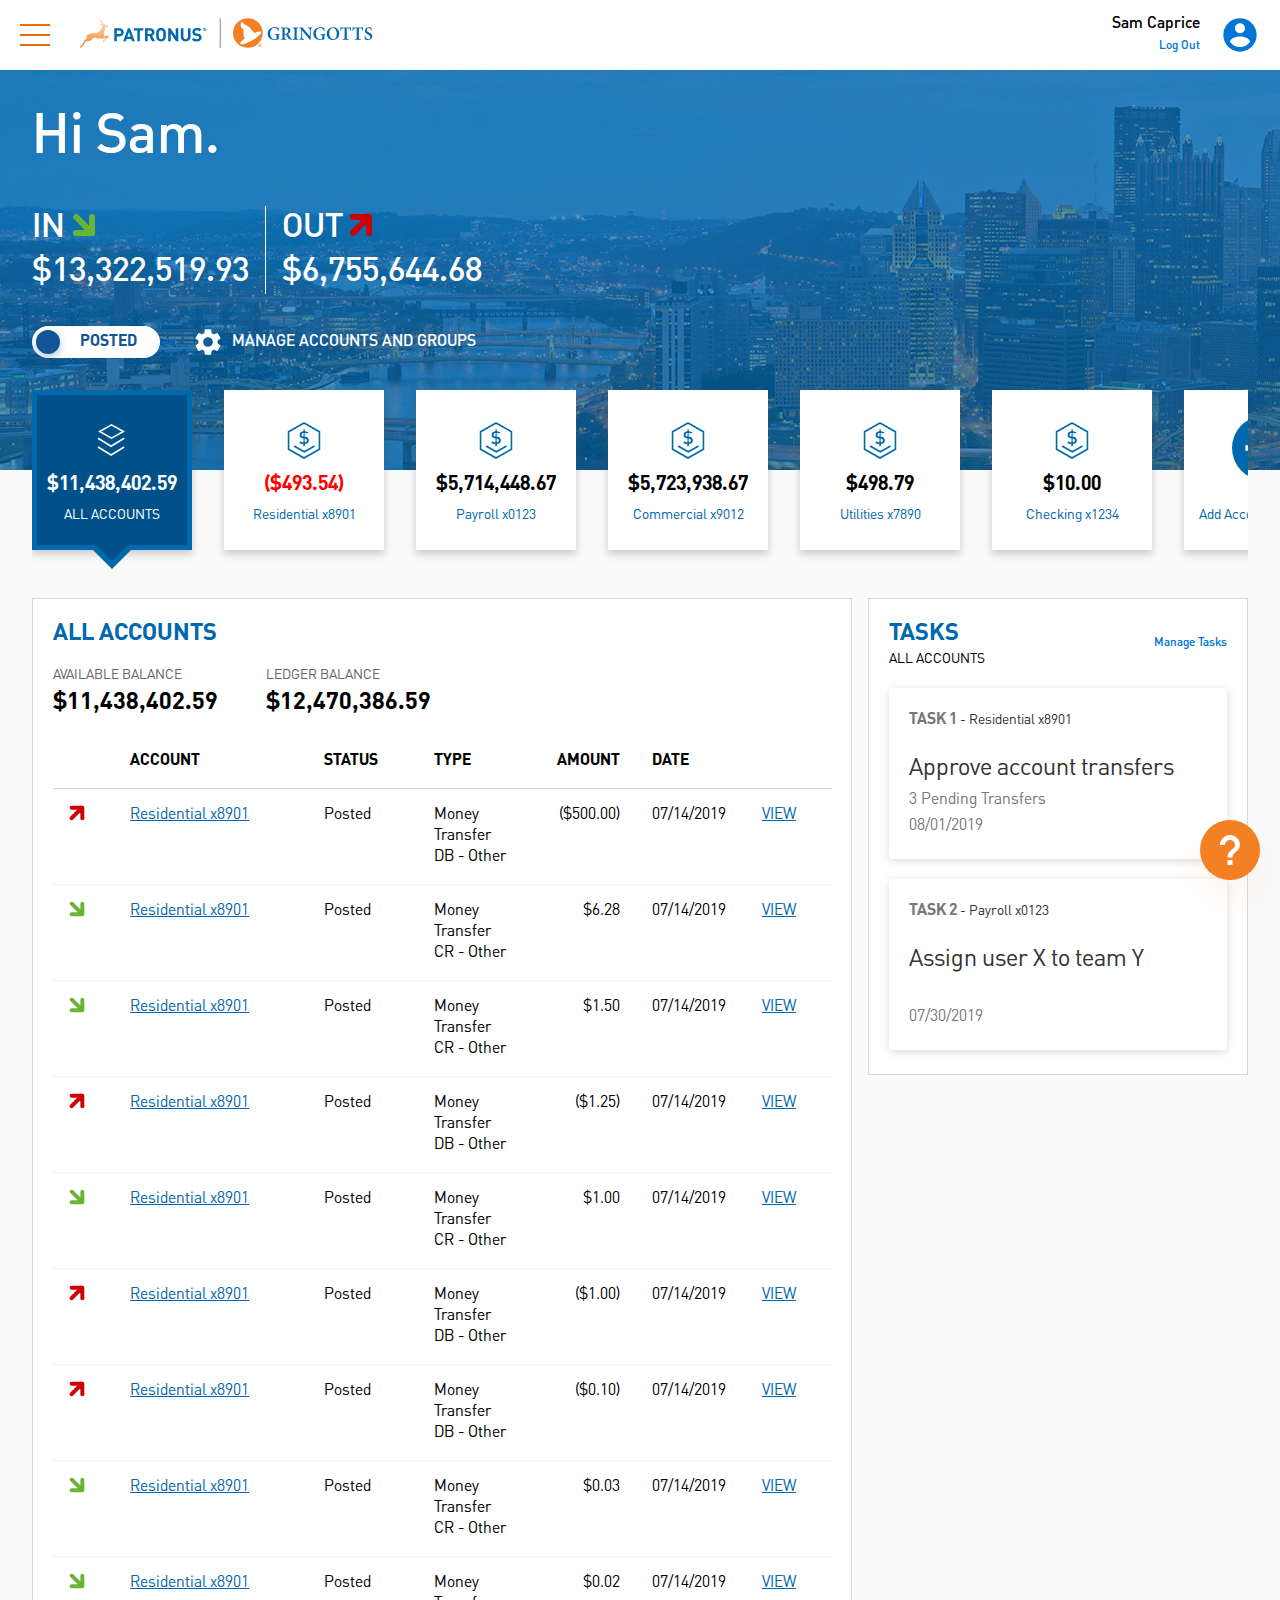
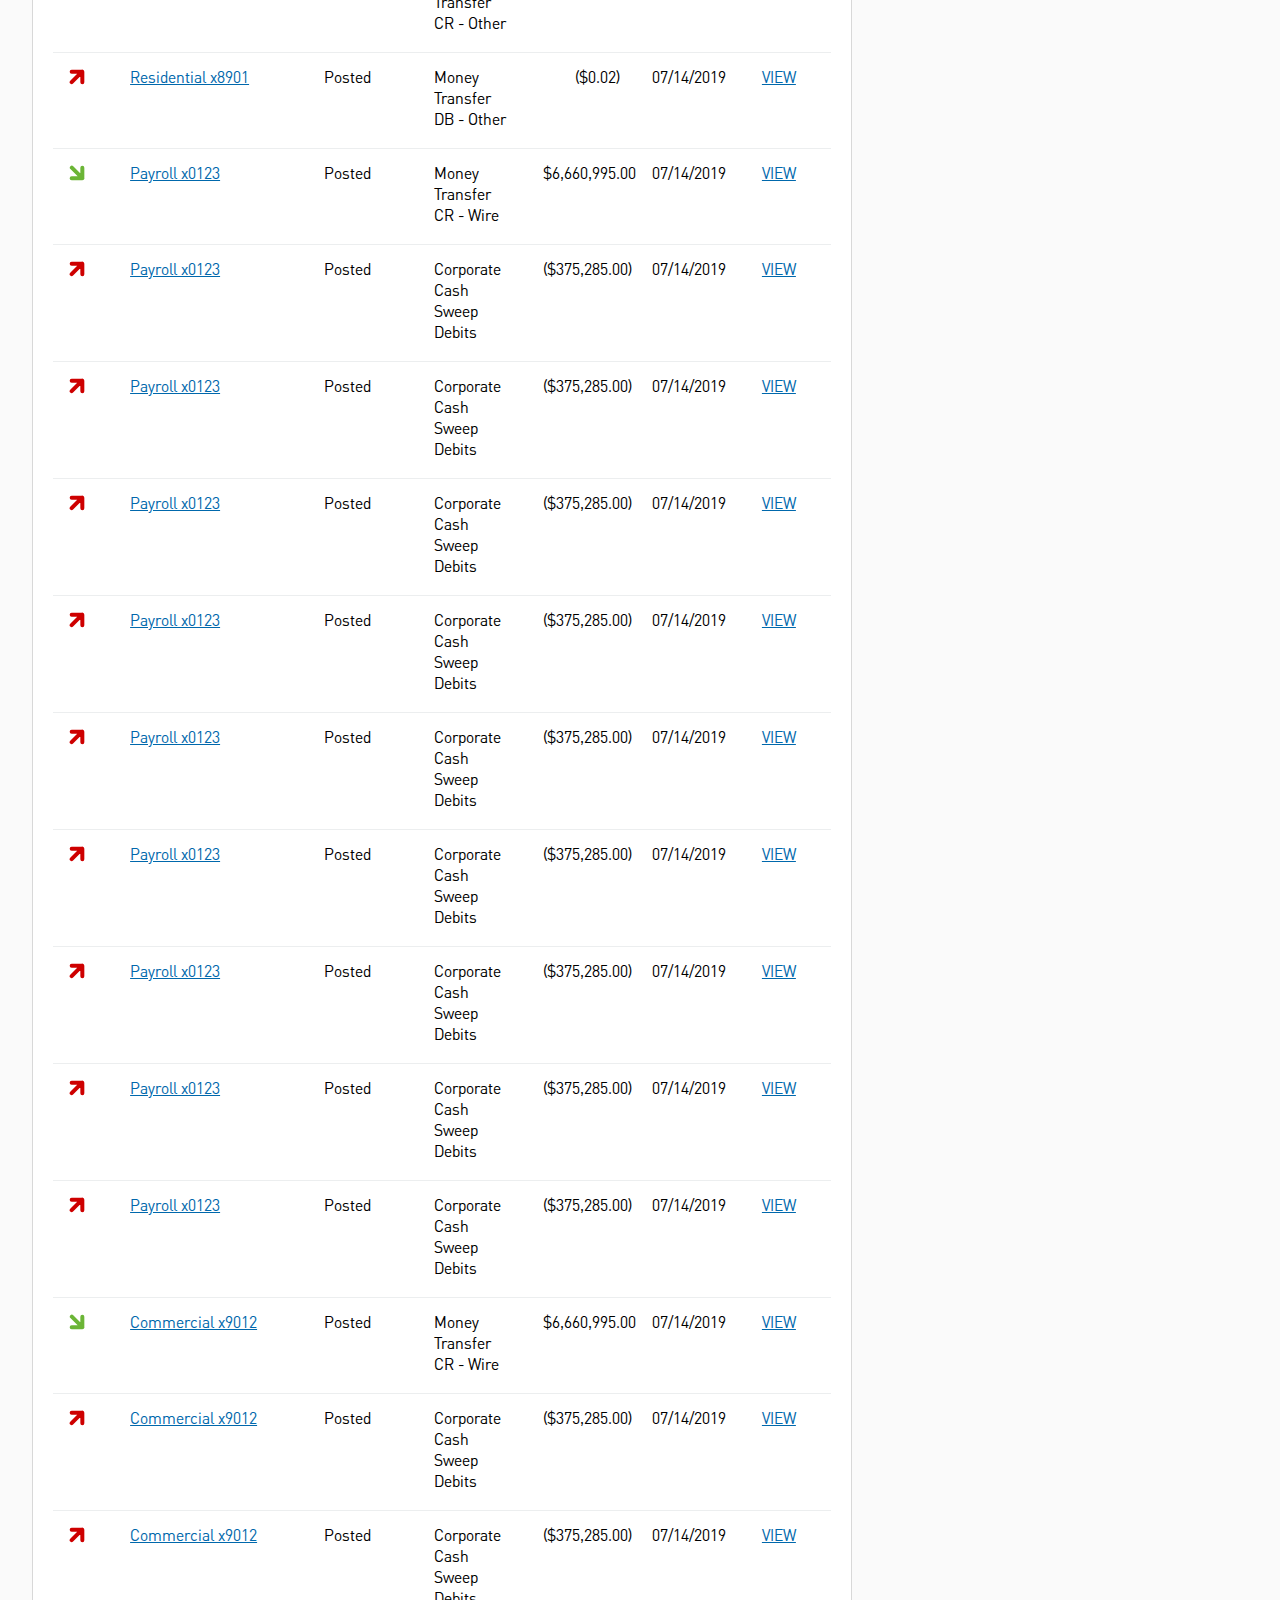
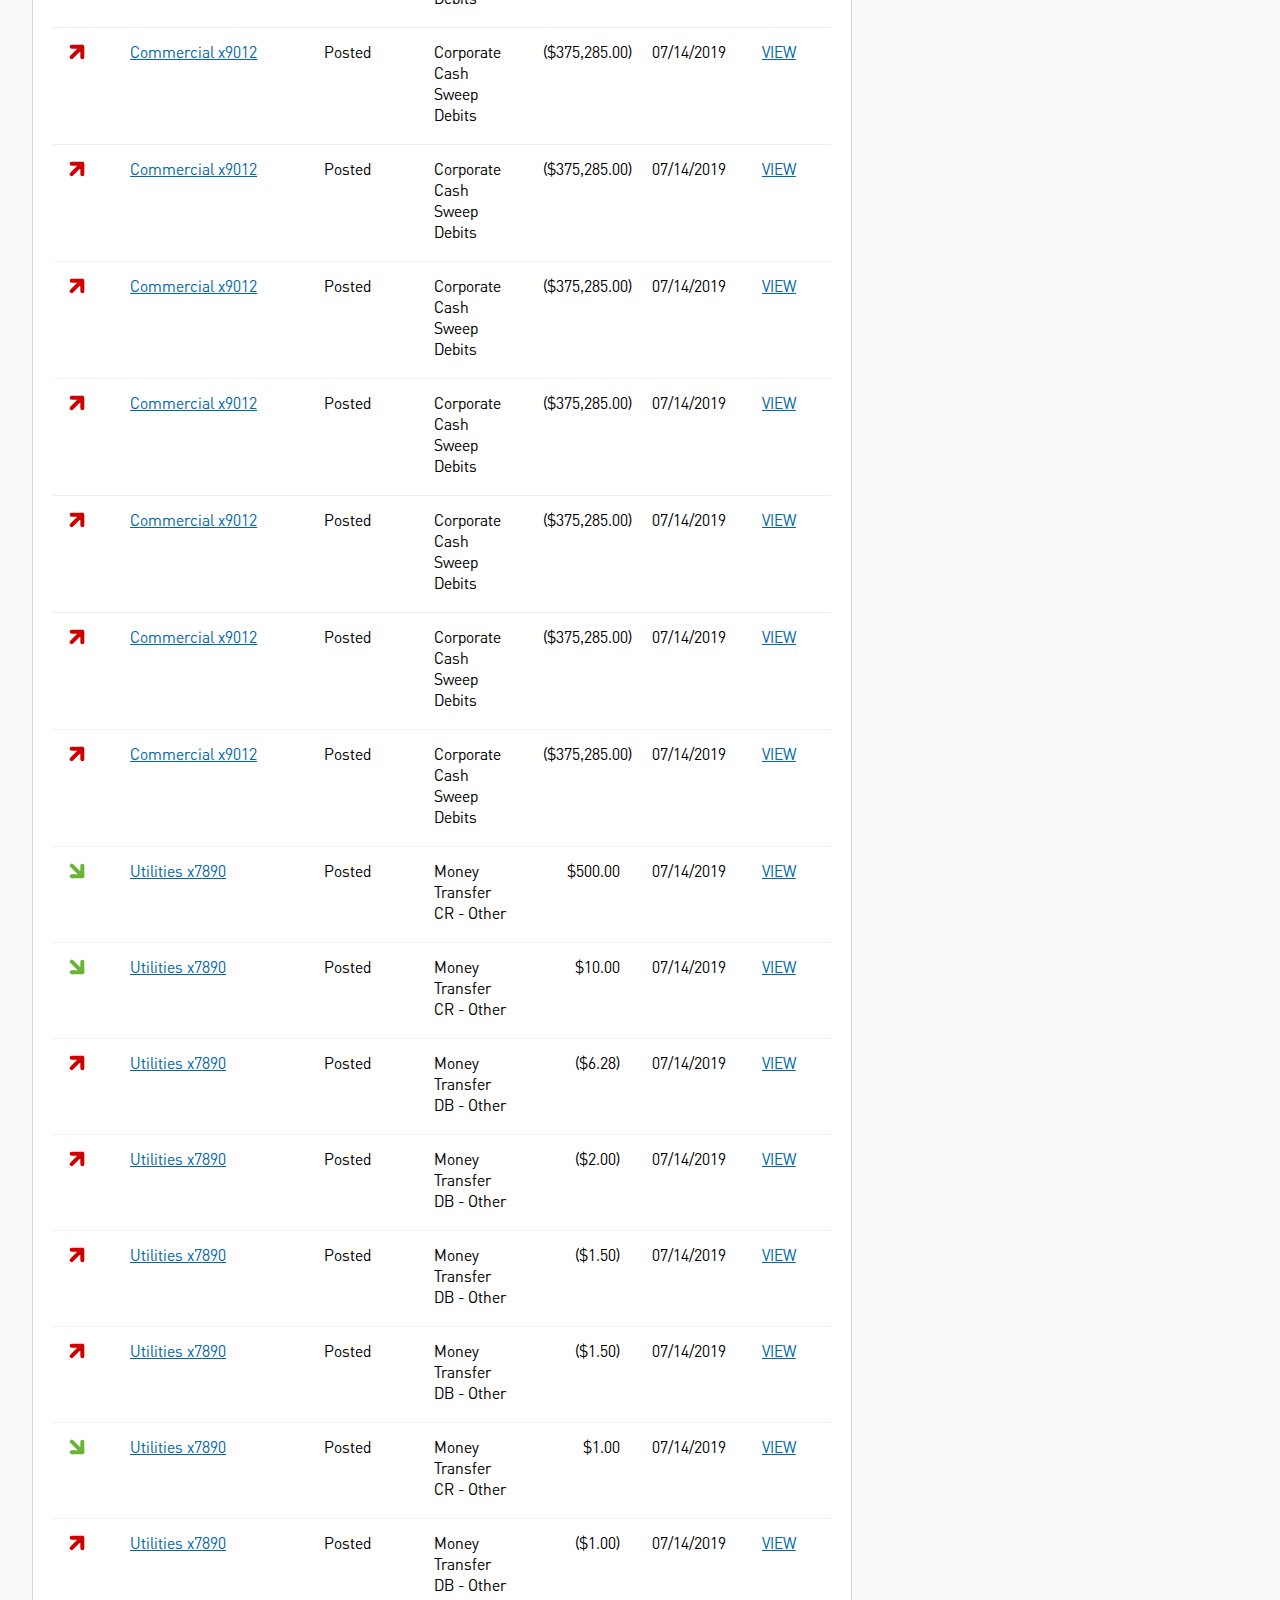
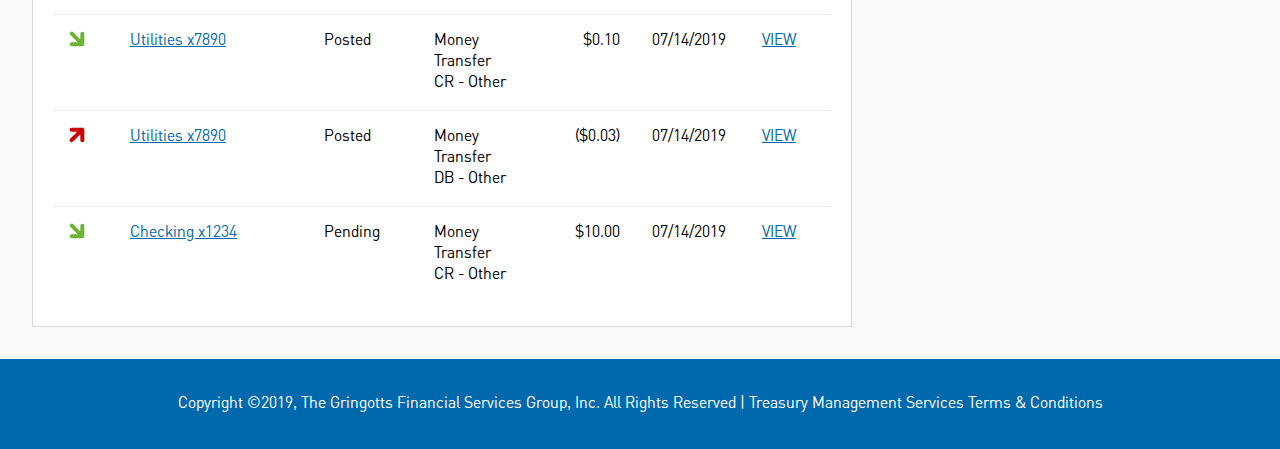
==== commit be15dc77: "Updated payee options" ====
--- a/index.html
+++ b/index.html
@@ -136,7 +136,7 @@
                 <div class="input-container">
                   <select id="payee-input">
                     <option value="Splendid Energy">Splendid Energy</option>
-                    <option value="Indeed Design">Indeed Design</option>
+                    <option value="Indeed Investment">Indeed Investment</option>
                     <option value="Candid Consulting">Candid Consulting</option>
                   </select>
                   <img src="images/caret.svg">
--- a/styles/main.css
+++ b/styles/main.css
@@ -48,6 +48,10 @@
   font-style: italic;
   font-weight: 700;
   src: url(../fonts/PNCSans-BoldItalic.otf);
+}
+
+html {
+  scroll-behavior: smooth;
 }
 
 body {
--- a/styles/index.css
+++ b/styles/index.css
@@ -246,7 +246,7 @@
 article {
   background: #fff;
   border: 1px #d8d8d8 solid;
-  padding: 1.25rem;
+  padding: 1.25rem 1.25rem 1.5rem;
 }
 
 /* ----- ACCOUNT OVERVIEW ----- */
@@ -416,6 +416,10 @@
   padding: 0 1.75rem 2rem;
 }
 
+#no-suggested-task {
+  animation: fade-in 1s;
+}
+
 .modal .task {
   margin: 0;
 }
@@ -434,6 +438,20 @@
   display: flex;
   justify-content: center;
   padding: 3.375rem 0;
+}
+
+.task-add-selected::after {
+  border: solid transparent;
+  content: '';
+  left: 50%;
+  position: absolute;
+  top: 100%;
+}
+
+.task-add-selected::after {
+  border-bottom-color: #f5f5f5;
+  border-width: 1.5rem;
+  margin: -.5rem 0 0 -1.5rem;
 }
 
 #task-add-icon {
@@ -475,7 +493,7 @@
   display: grid;
   grid: auto-flow / 1fr 3fr;
   grid-gap: 4rem;
-  margin: 1.75rem 0 .75rem;
+  margin: 1.75rem 0 0;
   padding: 1.75rem 3rem;
 }
 
@@ -517,14 +535,6 @@
 }
 
 .recurring-icon-selected {
-  fill: #0068ac;
-}
-
-.recurring:hover {
-  color: #0068ac;
-}
-
-.recurring:hover .recurring-icon {
   fill: #0068ac;
 }
 
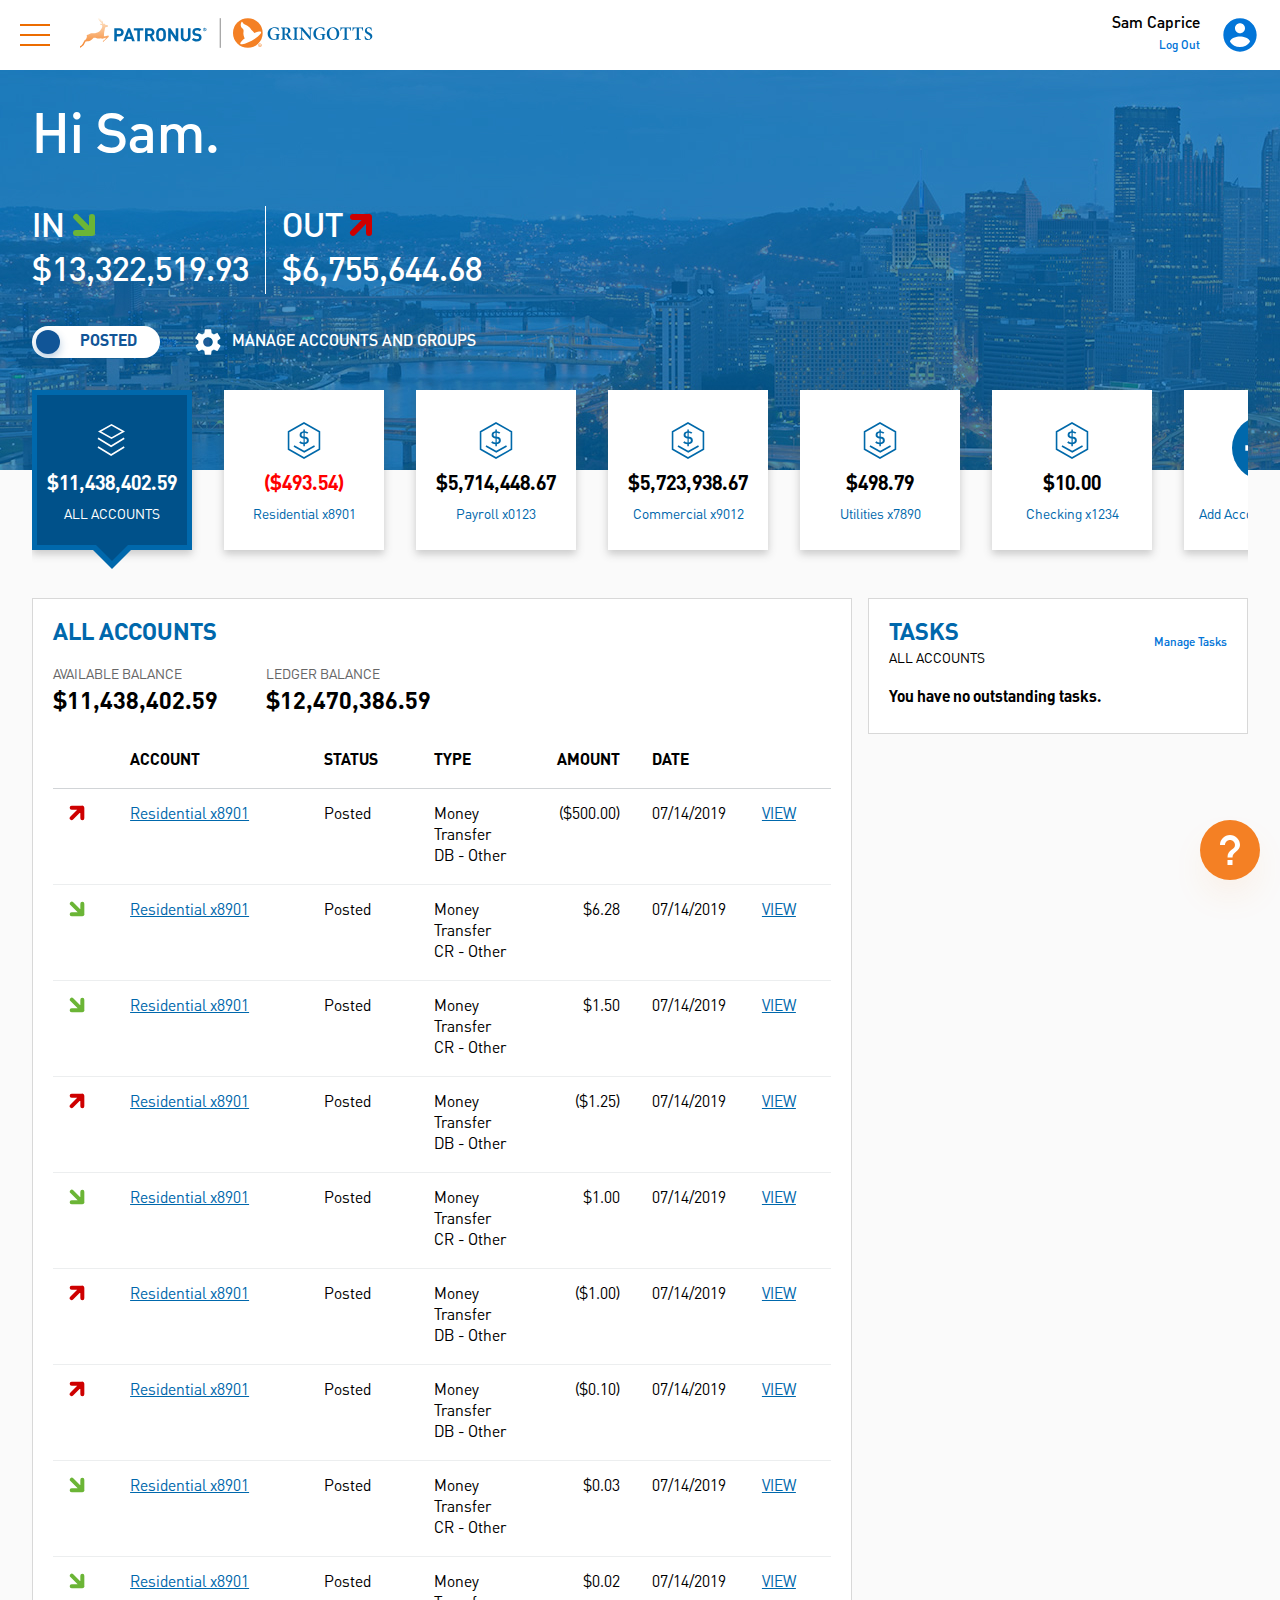
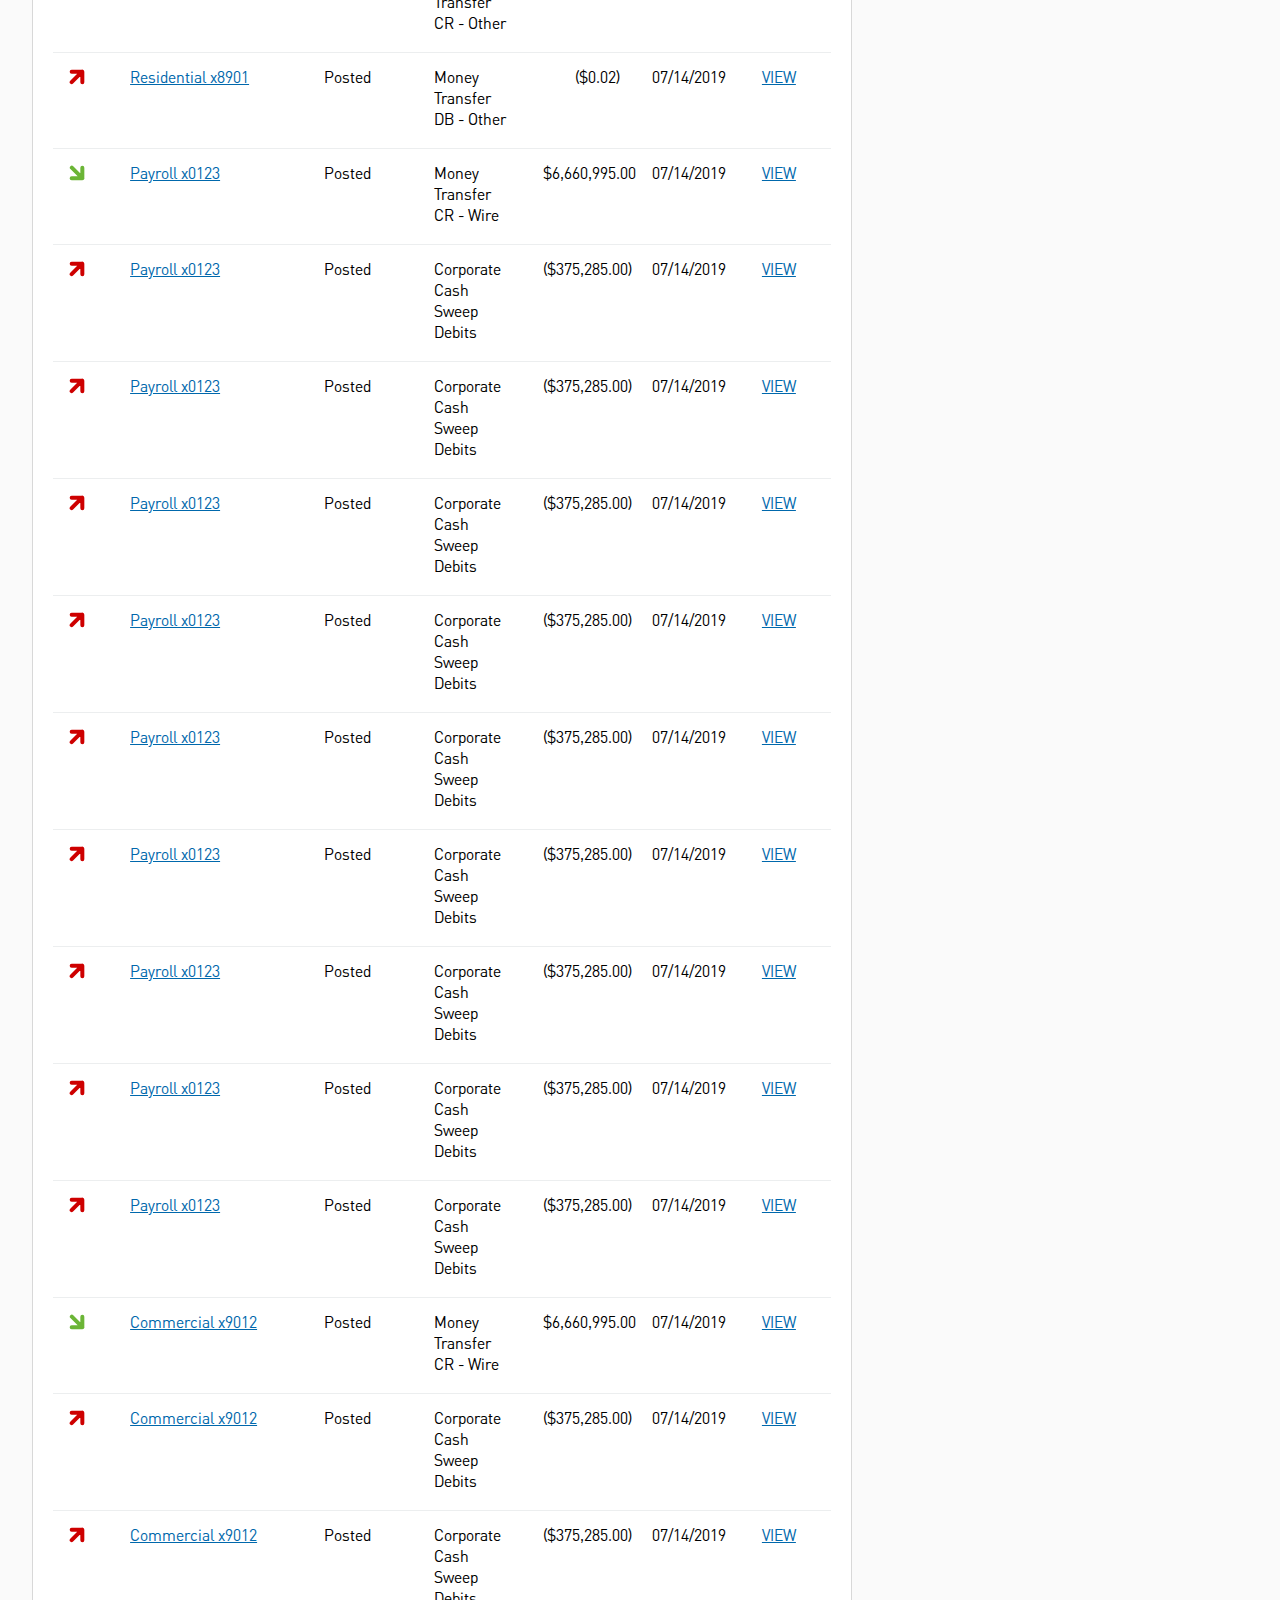
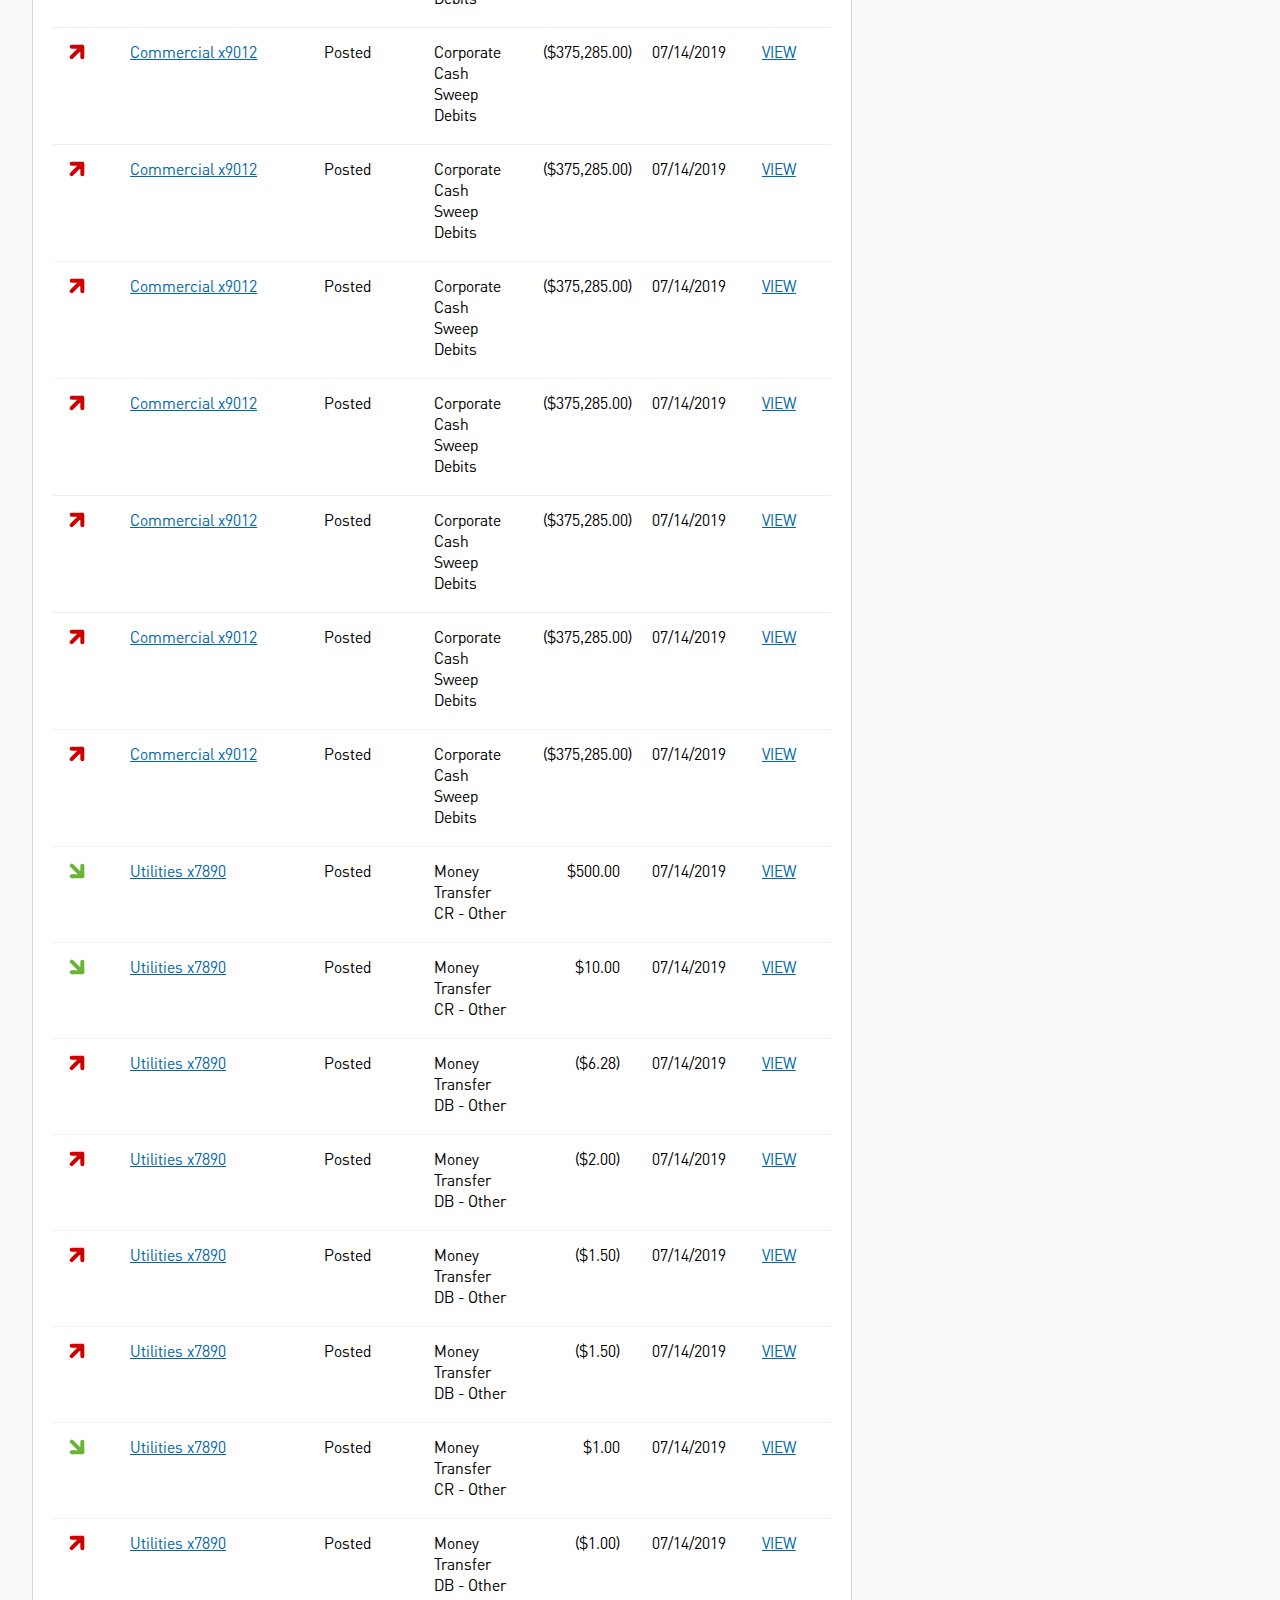
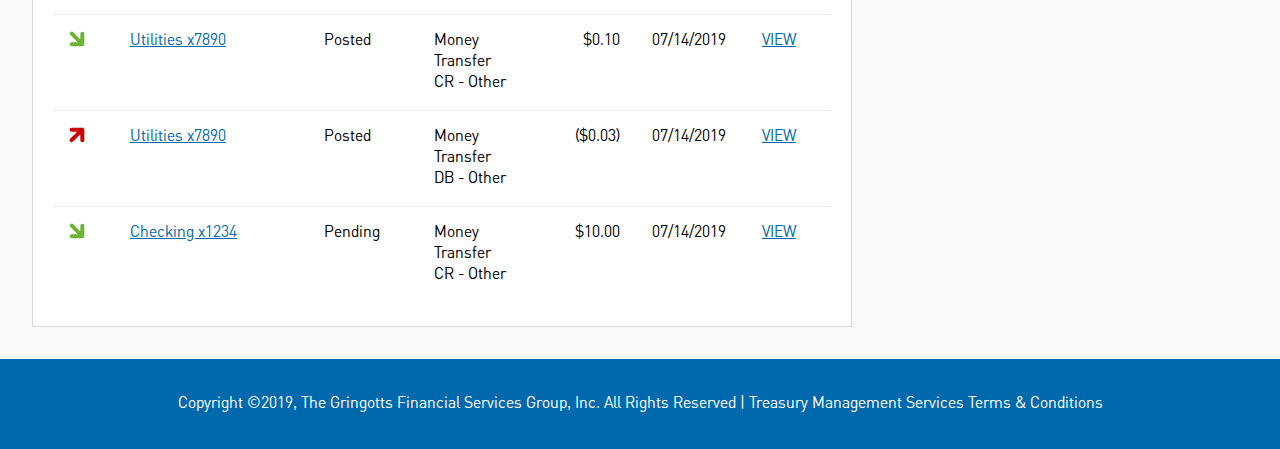
==== commit 3224d7cd: "Fully implemented task hub" ====
--- a/index.html
+++ b/index.html
@@ -134,7 +134,7 @@
               <div class="input-field">
                 <label>Search existing payees</label>
                 <div class="input-container">
-                  <select id="payee-input">
+                  <select class="payee-input">
                     <option value="Splendid Energy">Splendid Energy</option>
                     <option value="Indeed Investment">Indeed Investment</option>
                     <option value="Candid Consulting">Candid Consulting</option>
@@ -145,7 +145,7 @@
               <div class="input-field">
                 <label>Payment type</label>
                 <div class="input-container">
-                  <select id="type-input">
+                  <select class="type-input">
                     <option value="Bill Pay">Bill Pay</option>
                     <option value="ACH Transfer">ACH Transfer</option>
                     <option value="Funds Transfer">Funds Transfer</option>
@@ -162,7 +162,7 @@
               <div class="input-field">
                 <label>From account</label>
                 <div class="input-container">
-                  <select id="account-input">
+                  <select class="account-input">
                     <option value="Residential x8901">Residential x8901</option>
                     <option value="Payroll x0123">Payroll x0123</option>
                     <option value="Commercial x9012">Commercial x9012</option>
@@ -174,32 +174,32 @@
               </div>
               <div id="amount" class="input-field">
                 <label>Amount</label>
-                <input id="amount-input" placeholder="$0.00">
+                <input class="amount-input" placeholder="$0.00">
               </div>
             </div>
             <div class="new-task-row">
               <div id="date" class="input-field">
                 <label>Expected arrival date</label>
                 <div class="input-container">
-                  <input id="date-input" placeholder="MM/DD/YYYY">
+                  <input class="date-input" placeholder="MM/DD/YYYY">
                   <img src="images/date.svg">
                 </div>
               </div>
               <div class="input-field">
                 <label>Memo</label>
-                <input id="memo-input">
+                <input class="memo-input">
               </div>
             </div>
             <div class="new-task-row">
               <div class="input-field">
                 <label>Note to self</label>
-                <input id="note-to-self-input">
+                <input class="note-to-self-input">
               </div>
             </div>
           </div>
           <div class="new-task-section">
             <button id="cancel" class="secondary-button">CANCEL</button>
-            <button id="save" class="primary-button primary-button-disabled">SAVE</button>
+            <button id="save" class="primary-button">SAVE</button>
           </div>
         </div>
       </div>
@@ -207,6 +207,92 @@
       <div id="suggested-tasks"></div>
     </div>
   </div>
+</div>
+
+<div id="task-hub" class="invisible">
+  <div id="task-modal" class="modal">
+    <div class="modal-content">
+      <div class="modal-header">
+        <h1>Make a Payment</h1>
+        <svg class="icon modal-close-icon" xmlns="http://www.w3.org/2000/svg" width="40" height="40" viewBox="0 0 24 24"><path d="M19 6.41L17.59 5 12 10.59 6.41 5 5 6.41 10.59 12 5 17.59 6.41 19 12 13.41 17.59 19 19 17.59 13.41 12z"/></svg>
+      </div>
+      <div id="task-modal-body" class="modal-body">
+        <div class="modal-section">
+          <h2 id="payee-header">Payee Details</h2>
+          <div class="modal-row">
+            <div class="payee input-field">
+              <label>Search existing payees</label>
+              <div class="input-container">
+                <select class="payee-input">
+                  <option value="Splendid Energy">Splendid Energy</option>
+                  <option value="Indeed Investment">Indeed Investment</option>
+                  <option value="Candid Consulting">Candid Consulting</option>
+                </select>
+                <img src="images/caret.svg">
+              </div>
+            </div>
+            <div class="payee input-field">
+              <label>Payment type</label>
+              <div class="input-container">
+                <select class="type-input">
+                  <option value="Bill Pay">Bill Pay</option>
+                  <option value="ACH Transfer">ACH Transfer</option>
+                  <option value="Funds Transfer">Funds Transfer</option>
+                  <option value="Payroll">Payroll</option>
+                </select>
+                <img src="images/caret.svg">
+              </div>
+            </div>
+          </div>
+        </div>
+        <div class="modal-section">
+          <h2 id="payment-header">Payment Details</h2>
+          <div class="modal-row">
+            <div class="input-field">
+              <label>From account</label>
+              <div class="input-container">
+                <select class="account-input">
+                  <option value="Residential x8901">Residential x8901</option>
+                  <option value="Payroll x0123">Payroll x0123</option>
+                  <option value="Commercial x9012">Commercial x9012</option>
+                  <option value="Utilities x7890">Utilities x7890</option>
+                  <option value="Checking x1234">Checking x1234</option>
+                </select>
+                <img src="images/caret.svg">
+              </div>
+            </div>
+            <div id="amount" class="input-field">
+              <label>Amount</label>
+              <input class="amount-input" placeholder="$0.00">
+            </div>
+          </div>
+          <div class="modal-row">
+            <div id="date" class="input-field">
+              <label>Expected arrival date</label>
+              <div class="input-container">
+                <input class="date-input" placeholder="MM/DD/YYYY">
+                <img src="images/date.svg">
+              </div>
+            </div>
+            <div class="input-field">
+              <label>Memo</label>
+              <input class="memo-input">
+            </div>
+          </div>
+          <div class="modal-row">
+            <div class="input-field">
+              <label>Note to self</label>
+              <input class="note-to-self-input">
+            </div>
+          </div>
+        </div>
+        <div class="modal-section">
+          <button id="submit" class="primary-button primary-button-disabled">SUBMIT</button>
+        </div>
+      </div>
+    </div>
+  </div>
+  <div id="task-tabs"></div>
 </div>
 
 <div id="help"><img id="help-icon" src="images/help.svg"><img id="help-close-icon" class="hidden" src="images/help-close.svg"></div>
--- a/styles/main.css
+++ b/styles/main.css
@@ -339,7 +339,7 @@
 .modal-content {
   background: #fff;
   box-shadow: 0 18px 40px -12px rgba(0,0,0,.2);
-  width: 64rem;
+  width: 56rem;
 }
 
 .modal-header {
@@ -374,6 +374,14 @@
   padding: 1.75rem 1.75rem 1.25rem;
 }
 
+#payee-header {
+  padding: 1.75rem 1.75rem 1.25rem;
+}
+
+#payment-header {
+  padding: 1.25rem 1.75rem;
+}
+
 .input-field {
   border-bottom: 1px solid rgba(0,0,0,.5);
   display: flex;
@@ -411,7 +419,7 @@
   flex: 1 1 auto;
 }
 
-#amount-input {
+.amount-input {
   text-align: right;
 }
 
@@ -451,6 +459,25 @@
 .primary-button-disabled:hover {
   background: #cbcfd2;
   color: #0068ac;
+}
+
+/* ----- PAYMENT MODAL BODY ----- */
+
+.modal-section:last-child {
+  display: flex;
+  justify-content: center;
+  margin: 0 0 1.75rem;
+}
+
+.modal-row {
+  display: grid;
+  grid: auto-flow / repeat(2, 1fr);
+  grid-gap: 2rem;
+  padding: 0 1.75rem 1.25rem;
+}
+
+.modal-row:last-child {
+  padding: 0 1.75rem 1.5rem;
 }
 
 /* ----- HELP APP ----- */
@@ -561,6 +588,7 @@
   box-shadow: 0 2px 8px rgba(136,136,136,.3);
   cursor: pointer;
   margin: 0 0 1rem;
+  transition: opacity .2s, visibility .2s;
 }
 
 .help-card:last-child {
@@ -568,7 +596,7 @@
 }
 
 .help-card:hover {
-  box-shadow: 0 2px 16px #3ec7ff;
+  outline: 4px solid #3ec7ff;
 }
 
 .help-card h2 {
--- a/styles/index.css
+++ b/styles/index.css
@@ -581,6 +581,78 @@
   display: none;
 }
 
+/* ----- TASKS ----- */
+
+#task-hub {
+  position: fixed;
+  transition: .2s;
+  z-index: 1;
+}
+
+#task-modal {
+  background: #fafafa;
+  max-height: calc(100vh - 12rem);
+}
+
+#task-modal-body {
+  max-height: calc(100vh - 24rem);
+}
+
+#task-tabs {
+  background: rgba(0,0,0,.7);
+  bottom: 0;
+  display: flex;
+  height: 12rem;
+  overflow-y: hidden;
+  position: fixed;
+  width: 100%;
+}
+
+.task-tab {
+  background: #e8e8e8;
+  border-radius: 4px 4px 0 0;
+  box-shadow: 0 2px 8px rgba(0,0,0,.3);
+  cursor: pointer;
+  flex: 0 0 auto;
+  line-height: 1.6;
+  margin: 0 1rem;
+  padding: 1.25rem;
+  transform: translateY(6rem);
+  transition: .2s;
+  width: 16rem;
+}
+
+.task-tab:hover {
+  box-shadow: 0 2px 8px rgba(0,0,0,.7);
+  transform: translateY(2rem);
+}
+
+.task-tab:first-child {
+  margin-left: 2rem;
+}
+
+.task-tab:last-child:after {
+  content: '';
+  height: 12rem;
+  left: 100%;
+  position: absolute;
+  width: 2rem;
+}
+
+.task-tab-selected {
+  background: #fff;
+  transform: translateY(2rem);
+}
+
+.task-tab .task-name {
+  font-size: 1.25em;
+}
+
+.task-tab .repeat {
+  bottom: 3.3125rem;
+  right: 1.5rem;
+}
+
 /* ----- FOOTER ----- */
 
 #terms:hover {
